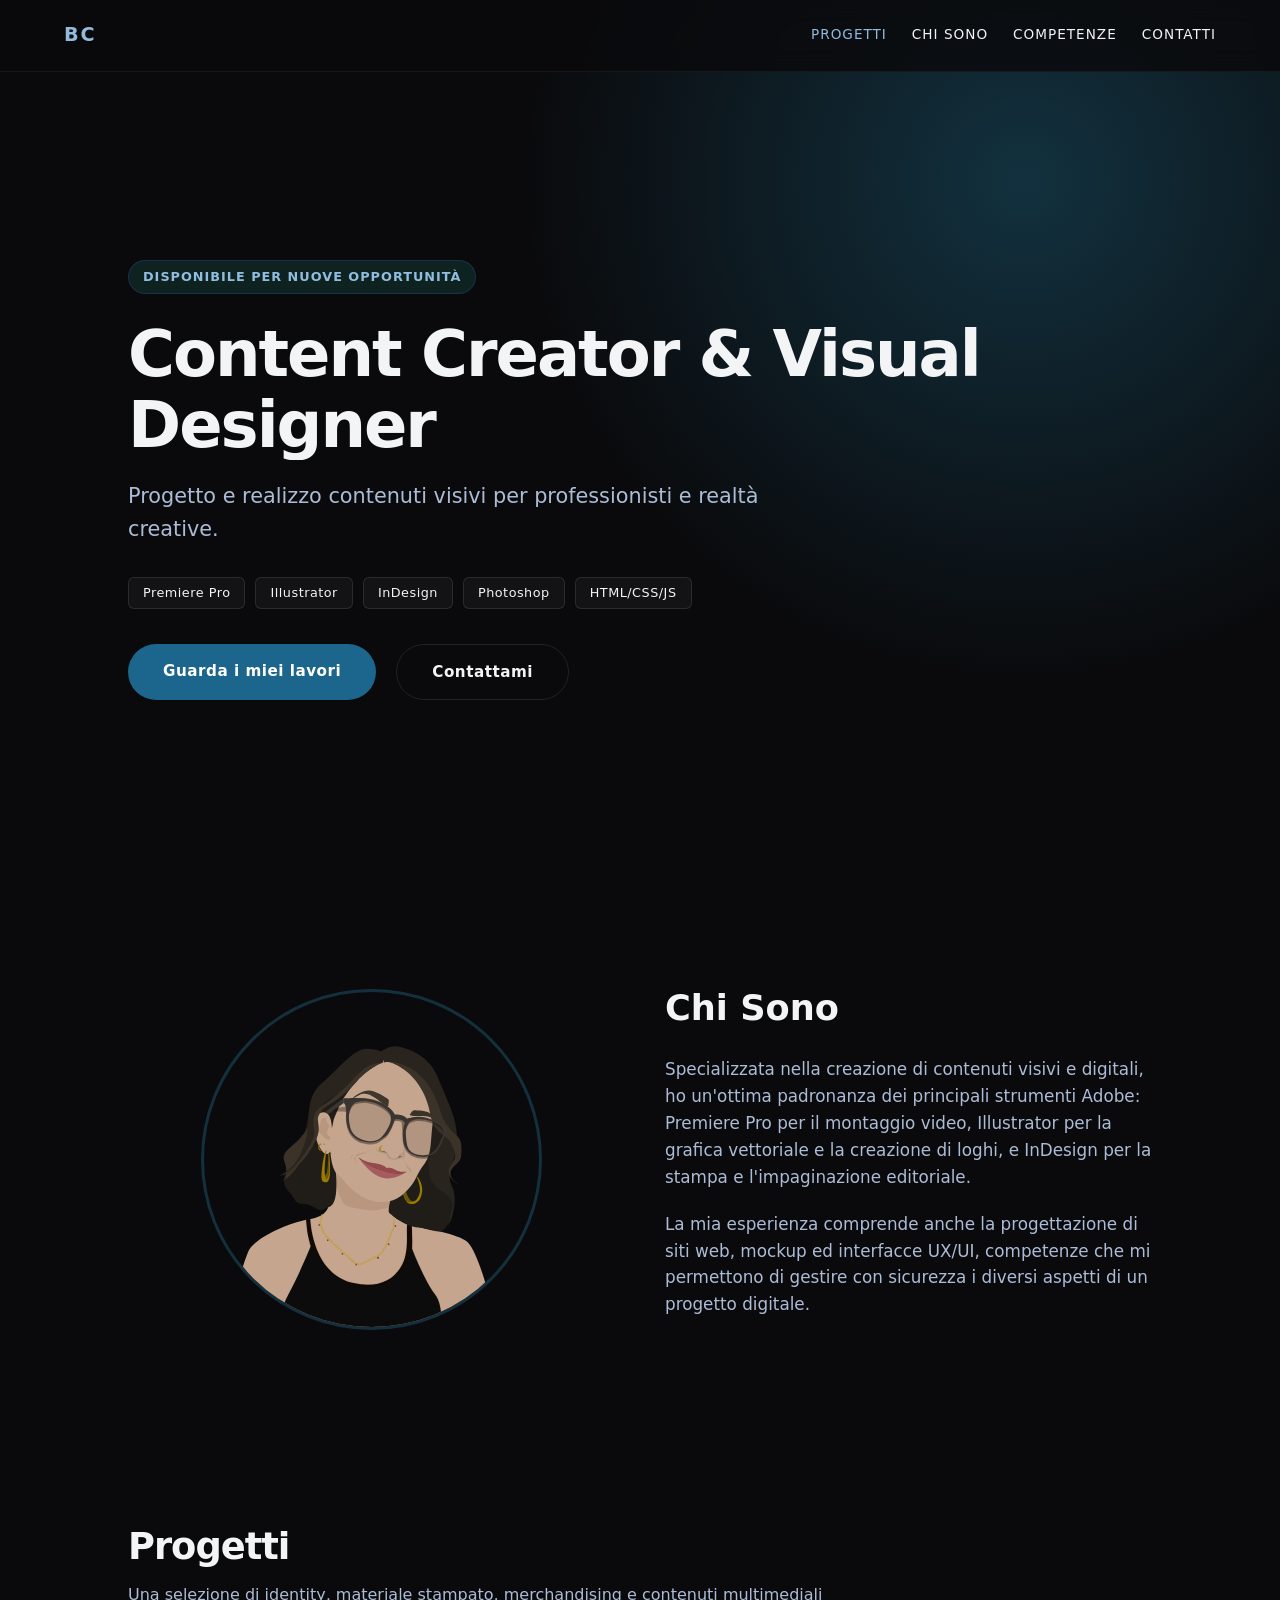
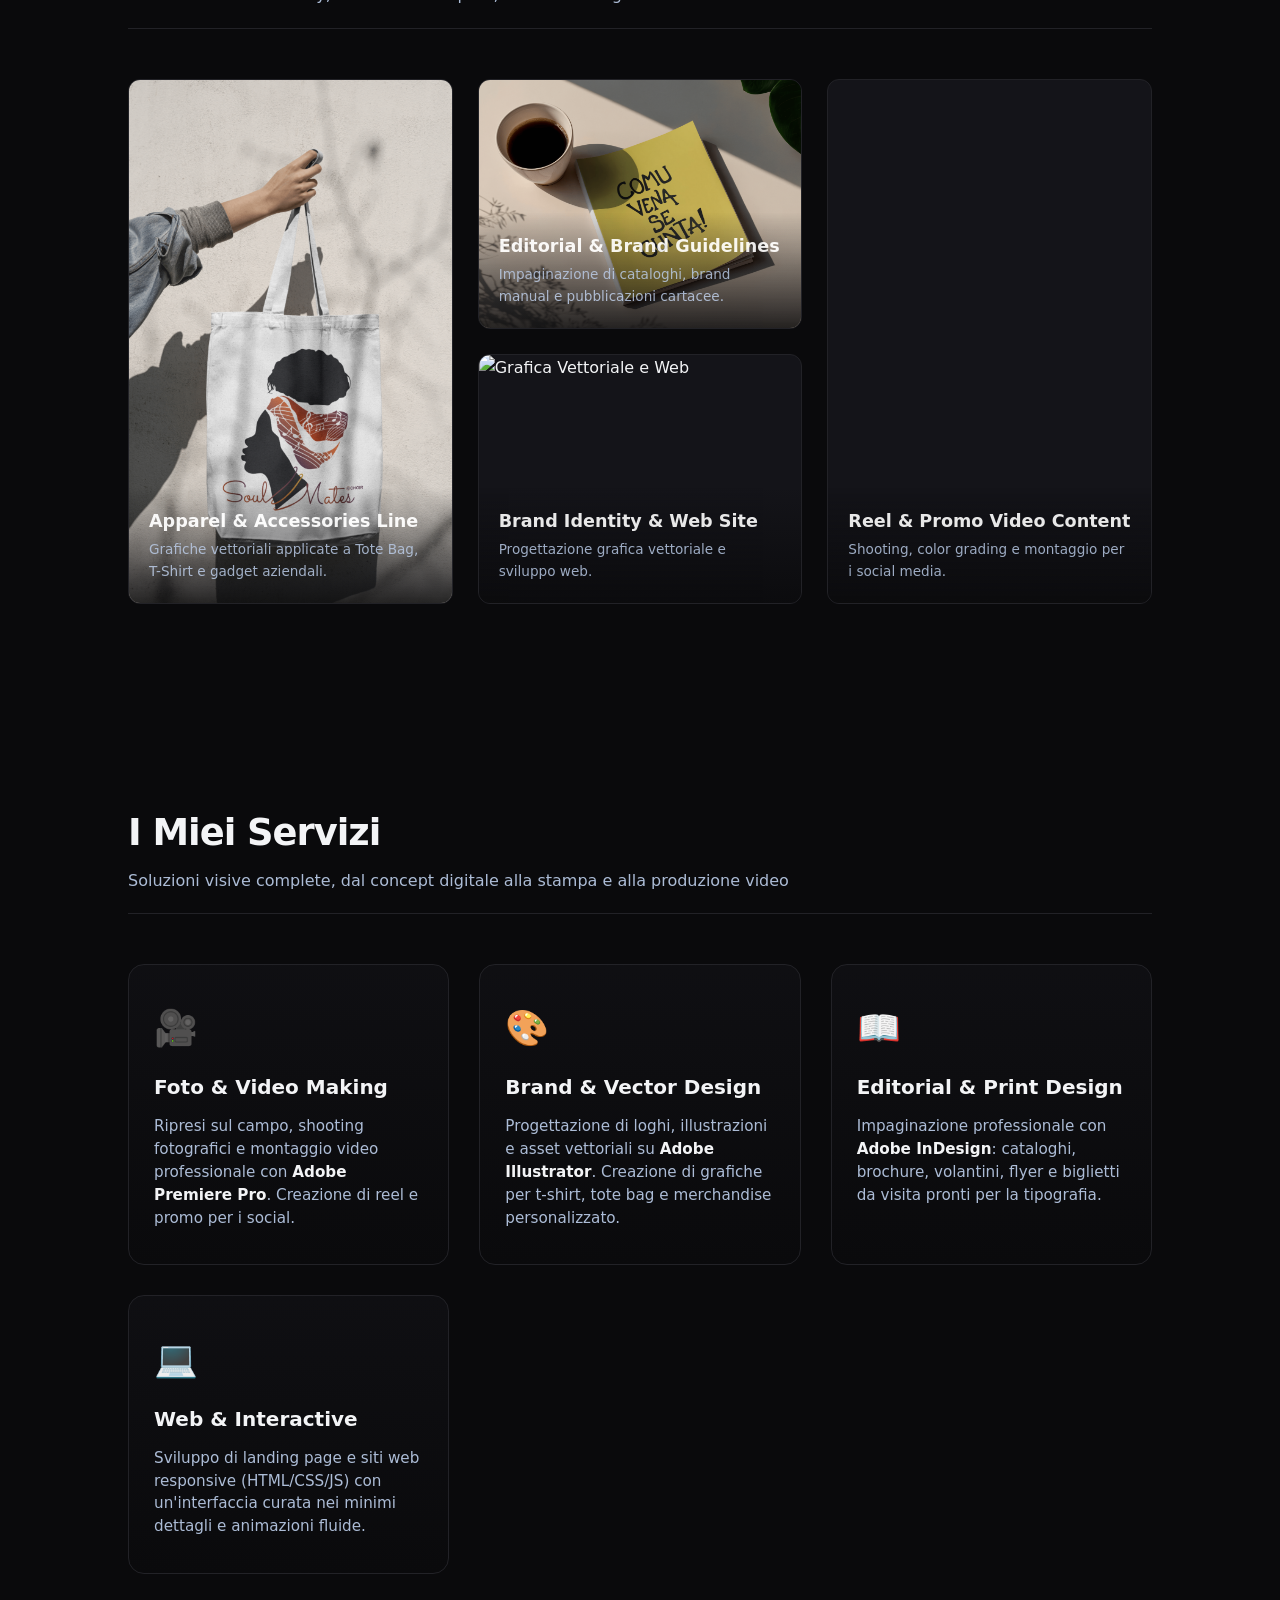
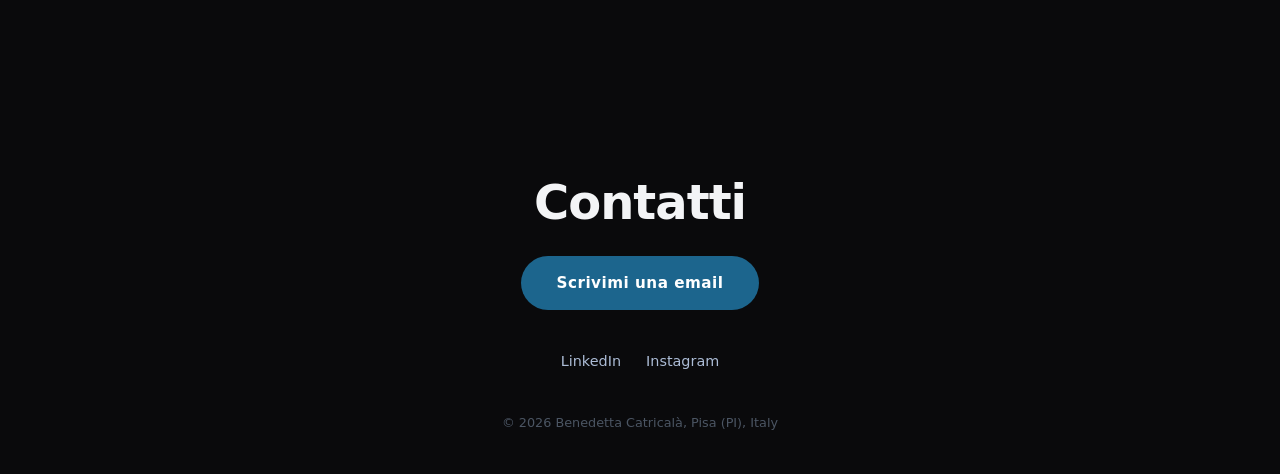
==== index.html @ 5b9a80e6 "Rename portfolio.html to index.html" ====
<!DOCTYPE html>
<html lang="it">
<head>
    <meta charset="UTF-8">
    <meta name="viewport" content="width=device-width, initial-scale=1.0">
    <title>Visual Deisgn Portfolio</title>
    <link rel="icon" href="immagini/icon.svg">
    <link rel="stylesheet" href="cssPortfolio.css">
</head>
<body>

    <header>
        <a href="#" class="logo">BC</a>
        <button class="menu-toggle" id="mobile-menu" aria-label="Apri Menu">
            <span class="bar"></span>
            <span class="bar"></span>
            <span class="bar"></span>
        </button>
        <nav  id="nav-menu">
            <a href="#progetti" class="active">Progetti</a>
            <a href="#about">Chi sono</a>
            <a href="#competenze">Competenze</a>
            <a href="#contatti">Contatti</a>
        </nav>
    </header>

    <main>
        <section class="hero">
            <div class="hero-badge">Disponibile per nuove opportunità</div>
            <h1>
               <span>Content Creator & Visual Designer</span>
            </h1>
            <p class="hero-desc">
                Progetto e realizzo contenuti visivi per professionisti e realtà creative.

            </p>
                            
            <!-- TOOLSET BADGES -->
            <div class="software-pills">
                <span>Premiere Pro</span>
                <span>Illustrator</span>
                <span>InDesign</span>
                <span>Photoshop</span>
                <span>HTML/CSS/JS</span>
            </div>

            <div class="cta-group">
                <a href="#progetti" class="btn btn-primary">Guarda i miei lavori</a>
                <a href="#contatti" class="btn btn-secondary">Contattami</a>
            </div>
        </section>

        <section class="about" id="about">
            <div class="about-container">
                <div class="about-image">
                    <img src="immagini/icon.svg" alt="Brand Identity e Editorial Showcase">
                </div>
                <div class="about-text">
                    <h2>Chi Sono</h2>
                    <p>
                    Specializzata nella creazione di contenuti visivi e digitali, ho un'ottima padronanza dei principali strumenti Adobe: Premiere Pro per il montaggio video, Illustrator per la grafica vettoriale e la creazione di loghi, e InDesign per la stampa e l'impaginazione editoriale.
                    </p>
                   <p> La mia esperienza comprende anche la progettazione di siti web, mockup ed interfacce UX/UI, competenze che mi permettono di gestire con sicurezza i diversi aspetti di un progetto digitale.                   </p>
                 
                </div>
            </div>
        </section>

        <section class="projects-section" id="progetti">
            <div class="section-header">
                <div class="section-title">
                    <h2>Progetti</h2>
                    <p>Una selezione di identity, materiale stampato, merchandising e contenuti multimediali</p>
                </div>
            </div>

            <div class="editorial-grid">
                
                <!-- ITEM 1: MERCHANDISING -->
                <div class="grid-item tall" data-modal="modal-merch">
                    <img src="immagini/bag.png" alt="Merchandising Tote Bag">
                    <div class="item-overlay">

                        <h3>Apparel & Accessories Line</h3>
                        <p>Grafiche vettoriali applicate a Tote Bag, T-Shirt e gadget aziendali.</p>
                    </div>
                </div>
                
                <!-- ITEM 2: EDITORIAL -->
                <div class="grid-item" data-modal="modal-editorial">
                    <img src="immagini/book1.png" alt="Impaginazione Editoriale InDesign">
                    <div class="item-overlay">
                    
                        <h3>Editorial & Brand Guidelines</h3>
                        <p>Impaginazione di cataloghi, brand manual e pubblicazioni cartacee.</p>
                    </div>
                </div>

                <!-- ITEM 3: VIDEO -->
                <div class="grid-item tall" data-modal="modal-video">
                    <video autoplay loop muted playsinline class="grid-video">
                        <source src="video/video1.mp4" type="video/mp4">
                        Il tuo browser non supporta i video HTML5.
                    </video>
                    <div class="item-overlay">
                    <!-- <div class="overlay-tags">
                            <span class="badge-tag">Premiere Pro</span>
                            <span class="badge-tag">Foto & Video</span>
                        </div>-->
                        <h3>Reel & Promo Video Content</h3>
                        <p>Shooting, color grading e montaggio per i social media.</p>
                    </div>
                </div>

                <!-- ITEM 4: BRAND IDENTITY & WEB -->
                <div class="grid-item" data-modal="modal-brand">
                    <img src="immagini/revelation.png" alt="Grafica Vettoriale e Web">
                    <div class="item-overlay">
                    
                        <h3>Brand Identity & Web Site</h3>
                        <p>Progettazione grafica vettoriale e sviluppo web.</p>
                    </div>
                </div>

            </div>

            <div id="project-modal" class="modal-overlay">
                <div class="modal-content">
                    <button class="modal-close" id="modal-close">&times;</button>
                    
                    <div class="modal-body">
                        <div class="carousel-container">
                            <div class="carousel-track" id="carousel-track">
                            </div>
                            <button class="carousel-btn prev" id="carousel-prev">&#10094;</button>
                            <button class="carousel-btn next" id="carousel-next">&#10095;</button>
                        </div>
                        
                        <div class="modal-info">
                            <h3 id="modal-title">Titolo Progetto</h3>
                            <p id="modal-description">Descrizione approfondita del progetto.</p>
                        </div>
                    </div>
                </div>
            </div>
        </section>

        <section class="skills-section" id="competenze">
            <div class="section-header">
                <div class="section-title">
                    <h2>I Miei Servizi</h2>
                    <p>Soluzioni visive complete, dal concept digitale alla stampa e alla produzione video</p>
                </div>
            </div>

            <div class="skills-grid" id="competenze">
                <div class="skill-box">
                    <span class="skill-icon">🎥</span>
                    <h3>Foto & Video Making</h3>
                    <p>Ripresi sul campo, shooting fotografici e montaggio video professionale con <strong>Adobe Premiere Pro</strong>. Creazione di reel e promo per i social.</p>
                </div>

                <div class="skill-box">
                    <span class="skill-icon">🎨</span>
                    <h3>Brand & Vector Design</h3>
                    <p>Progettazione di loghi, illustrazioni e asset vettoriali su <strong>Adobe Illustrator</strong>. Creazione di grafiche per t-shirt, tote bag e merchandise personalizzato.</p>
                </div>

                <div class="skill-box">
                    <span class="skill-icon">📖</span>
                    <h3>Editorial & Print Design</h3>
                    <p>Impaginazione professionale con <strong>Adobe InDesign</strong>: cataloghi, brochure, volantini, flyer e biglietti da visita pronti per la tipografia.</p>
                </div>

                <div class="skill-box">
                    <span class="skill-icon">💻</span>
                    <h3>Web & Interactive</h3>
                    <p>Sviluppo di landing page e siti web responsive (HTML/CSS/JS) con un'interfaccia curata nei minimi dettagli e animazioni fluide.</p>
                </div>
            </div>
        </section>
    </main>

    <!-- FOOTER / CONTACT -->
  <footer id="contatti">
        <div class="footer-cta">
            <h2>Contatti</h2>
            
             <a href="mailto:benedetta.catricala@gmail.com" class="btn btn-primary email-link">
                Scrivimi una email
             </a>
        </div>

        <div class="social-links">
            <a href="https://www.linkedin.com/in/benedetta-catrical%C3%A0-259468227/" target="_blank">LinkedIn</a>
            <a href="https://www.instagram.com/iamblessed_art/" target="_blank">Instagram</a>
        </div>

        <p class="copyright">&copy; 2026 Benedetta Catricalà, Pisa (PI), Italy</p>
    </footer>

    <script src="script.js"></script>
</body>
</html>
---- cssPortfolio.css ----
/* RESET & BASE STYLES */
*, *::before, *::after {
    box-sizing: border-box;
    margin: 0;
    padding: 0;
}

:root {
    --bg-color: #0a0a0c;
    --text-color: #f3f4f6;
    --accent-color: #1c658d;
    --accent-color-light: #a4d3fae0;
    --accent-gradient: linear-gradient(135deg, #07aacf 0%, #de8e1582 100%);
    --secondary-color: #acbcd6;
    --card-bg: #141419;
    --border-color: #222227;
    --font-sans: 'Inter', system-ui, -apple-system, BlinkMacSystemFont, "Segoe UI", Roboto, sans-serif;
}

body {
    background-color: var(--bg-color);
    color: var(--text-color);
    font-family: var(--font-sans);
    overflow-x: hidden;
    line-height: 1.6;
}


/* CUSTOM SCROLLBAR */
::-webkit-scrollbar {
    width: 8px;
}
::-webkit-scrollbar-track {
    background: var(--bg-color);
}
::-webkit-scrollbar-thumb {
    background: #2a2a35;
    border-radius: 4px;
}
::-webkit-scrollbar-thumb:hover {
    background: var(--accent-color);
}

/* HEADER & NAVIGATION */
header {
    position: fixed;
    top: 0;
    left: 0;
    width: 100%;
    padding: 20px 5%;
    display: flex;
    justify-content: space-between;
    align-items: center;
    z-index: 100;
    background: rgba(10, 10, 12, 0.85);
    backdrop-filter: blur(12px);
    -webkit-backdrop-filter: blur(12px);
    border-bottom: 1px solid rgba(255, 255, 255, 0.05);
}

.logo {
    font-size: 1.2rem;
    font-weight: 800;
    letter-spacing: 2px;
    text-transform: uppercase;
    background: var(--accent-color-light);
    -webkit-background-clip: text;
    -webkit-text-fill-color: transparent;
    text-decoration: none;
}

nav {
    display: flex;
    gap: 25px;
}

nav a {
    color: var(--text-color);
    text-decoration: none;
    font-size: 0.85rem;
    font-weight: 500;
    transition: color 0.3s ease;
    letter-spacing: 1px;
    text-transform: uppercase;
}

nav a:hover, nav a.active {
    color: var(--accent-color-light);
}

/* HAMBURGER BUTTON (Invisibile su Desktop) */
.menu-toggle {
    display: none;
    flex-direction: column;
    justify-content: space-between;
    width: 20px;
    height: 18px;
    background: transparent;
    border: none;
    cursor: pointer;
    z-index: 101;
    color: var(--accent-color-light);
}

.menu-toggle .bar {
    height: 3px;
    width: 100%;
    background-color: var(--accent-color-light);
    border-radius: 10px;
    transition: all 0.3s ease-in-out;
}

/* ANIMAZIONE ICONA HAMBURGER -> X */
.menu-toggle.is-active .bar:nth-child(2) {
    opacity: 0;
}
.menu-toggle.is-active .bar:nth-child(1) {
    transform: translateY(9px) rotate(45deg);
}
.menu-toggle.is-active .bar:nth-child(3) {
    transform: translateY(-9px) rotate(-45deg);
}

@media (max-width: 768px) {
    .menu-toggle {
        display: flex; 
    }

    nav {
        position: fixed;
        top: 0;
        right: -100%; /* Nascosto fuori dallo schermo a destra */
        width: 75%;
        max-width: 300px;
        height: 100vh;
        background-color: rgba(14, 14, 18, 0.98);
        backdrop-filter: blur(15px);
        -webkit-backdrop-filter: blur(15px);
        flex-direction: column;
        justify-content: center;
        align-items: center;
        gap: 30px;
        transition: right 0.4s cubic-bezier(0.16, 1, 0.3, 1);
        border-left: 1px solid var(--border-color);
        box-shadow: -10px 0 30px rgba(0,0,0,0.5);
    }

    /* Stato Menu Aperto */
    nav.is-active {
        right: 0; /* Scivola verso l'interno */
    }

    nav a {
        font-size: 1.1rem;
        margin-left: 0;
    }
}

/* HERO SECTION */
.hero {
    min-height: 100vh;
    display: flex;
    flex-direction: column;
    justify-content: center;
    padding: 120px 10% 60px 10%;
    position: relative;
    height: 100vh;
    background: radial-gradient(circle at 80% 20%, rgba(40, 156, 202, 0.268) 0%, transparent 40%)
}
              
.hero-badge {
    display: inline-block;
    align-self: flex-start;
    padding: 6px 14px;
    background: rgba(62, 255, 210, 0.1);
    border: 1px solid rgba(62, 104, 255, 0.2);
    border-radius: 20px;
    color: var(--accent-color-light);
    font-size: 0.8rem;
    font-weight: 600;
    letter-spacing: 1px;
    text-transform: uppercase;
    margin-bottom: 25px;
    animation: fadeIn 1s ease-out;
}

.hero h1 {
    font-size: clamp(2rem, 5vw, 4.5rem);
    line-height: 1.1;
    font-weight: 900;
    letter-spacing: -2px;
    margin-bottom: 20px;
    animation: fadeInUp 1s ease-out;
}

.hero h1 span {
    display: block;
    background: var(--text-color);
    -webkit-background-clip: text;
    -webkit-text-fill-color: transparent;
}

.hero-desc {
    font-size: clamp(1rem, 1.8vw, 1.3rem);
    color: var(--secondary-color);
    max-width: 650px;
    margin-bottom: 30px;
    animation: fadeInUp 1.2s ease-out;
}

/* SOFTWARE PILLS IN HERO */
.software-pills {
    display: flex;
    flex-wrap: wrap;
    gap: 10px;
    margin-bottom: 35px;
    animation: fadeInUp 1.3s ease-out;
}

.software-pills span {
    background: rgba(255, 255, 255, 0.04);
    border: 1px solid rgba(255, 255, 255, 0.1);
    color: var(--text-color);
    padding: 5px 14px;
    border-radius: 6px;
    font-size: 0.8rem;
    font-weight: 500;
    letter-spacing: 0.5px;
}

.cta-group {
    display: flex;
    flex-wrap: wrap;
    gap: 20px;
    animation: fadeInUp 1.4s ease-out;
}

.btn {
    display: inline-block;
    padding: 15px 35px;
    border-radius: 30px;
    font-size: 0.95rem;
    font-weight: 600;
    text-decoration: none;
    transition: all 0.3s ease;
    cursor: pointer;
    letter-spacing: 0.5px;
    text-align: center;
}

.btn-primary {
    background: var(--accent-color);
    color: white;
}

.btn-primary:hover {
    transform: translateY(-3px);
}

.btn-secondary {
    background: transparent;
    color: var(--text-color);
    border: 1px solid var(--border-color);
}

.btn-secondary:hover {
    background: rgba(255, 255, 255, 0.05);
    border-color: var(--secondary-color);
    transform: translateY(-3px);
}

/* ABOUT SECTION */
.about {
    padding: 80px 10%;
  
}

.about-container {
    display: grid;
    grid-template-columns: 1fr 1fr;
    gap: 50px;
    align-items: center;
    
}

.about-image img {
    width: 70%;
    border-radius: 50%;
    margin:auto;
    display: block;
    border:3px solid rgba(62, 197, 255, 0.2);
}

.about-text h2 {
    font-size: 2.2rem;
    margin-bottom: 20px;
    font-weight: 800;
}

.about-text p {
    color: var(--secondary-color);
    margin-bottom: 20px;
    font-size: 1.05rem;
}

.about-text strong {
    color: var(--text-color);
}

/* PORTFOLIO SHOWCASE SECTION */
.projects-section {
    padding: 100px 10%;
 }

.section-header {
    margin-bottom: 50px;
    border-bottom: 1px solid var(--border-color);
    padding-bottom: 20px;
}

.section-title h2 {
    font-size: 2.3rem;
    font-weight: 800;
    letter-spacing: -1px;
}

.section-title p {
    color: var(--secondary-color);
    margin-top: 5px;
}

/* GRIGLIA EDITORIALE & OVERLAY */
.editorial-grid {
    display: grid;
    grid-template-columns: repeat(auto-fill, minmax(300px, 1fr));
    grid-auto-rows: 250px;
    gap: 25px;
}

.grid-item {
    position: relative;
    border-radius: 12px;
    overflow: hidden;
    background: var(--card-bg);
    border: 1px solid var(--border-color);
    cursor: pointer;
    transition: transform 0.4s cubic-bezier(0.16, 1, 0.3, 1), border-color 0.3s ease;
}

.grid-item img {
    width: 100%;
    height: 100%;
    object-fit: cover;
    transition: transform 0.6s ease;
}

.modal-overlay {
    position: fixed;
    top: 0;
    left: 0;
    width: 100vw;
    height: 100vh;
    background: rgba(10, 10, 12, 0.92);
    backdrop-filter: blur(15px);
    -webkit-backdrop-filter: blur(15px);
    z-index: 1000;
    display: flex;
    justify-content: center;
    align-items: center;
    opacity: 0;
    pointer-events: none;
    transition: opacity 0.3s ease;
}

.modal-overlay.active {
    opacity: 1;
    pointer-events: all;
}

.modal-content {
    background: #141419;
    border: 1px solid rgba(255, 255, 255, 0.1);
    border-radius: 12px;
    width: 90%;
    max-width: 900px;
    max-height: 90vh;
    overflow-y: auto;
    position: relative;
    padding: 30px;
    box-shadow: 0 20px 50px rgba(0, 0, 0, 0.8);
}

.modal-close {
    position: absolute;
    top: 15px;
    right: 20px;
    background: none;
    border: none;
    color: #fff;
    font-size: 2rem;
    cursor: pointer;
    z-index: 10;
}

/* CAROSELLO */
.carousel-container {
    position: relative;
    width: 100%;
    height: 400px;
    overflow: hidden;
    border-radius: 8px;
    background: #000;
}

.carousel-track {
    display: flex;
    height: 100%;
    transition: transform 0.4s ease-in-out;
}

.carousel-slide {
    min-width: 100%;
    height: 100%;
    object-fit: contain;
}

.carousel-btn {
    position: absolute;
    top: 50%;
    transform: translateY(-50%);
    background: rgba(0, 0, 0, 0.6);
    color: #fff;
    border: none;
    padding: 12px 16px;
    cursor: pointer;
    border-radius: 50%;
    font-size: 1.2rem;
    z-index: 5;
    transition: background 0.3s;
}

.carousel-btn:hover {
    background: var(--primary-color, #ff3e6c);
}

.carousel-btn.prev { left: 15px; }
.carousel-btn.next { right: 15px; }

.modal-info {
    margin-top: 20px;
}

.modal-info h3 {
    font-size: 1.5rem;
    color: #fff;
    margin-bottom: 8px;
}

.modal-info p {
    color: #9ca3af;
    font-size: 0.95rem;
    line-height: 1.6;
}

.item-overlay {
    position: absolute;
    bottom: 0;
    left: 0;
    width: 100%;
    padding: 20px;
    background: linear-gradient(to top, rgba(10, 10, 12, 0.95), transparent);
    opacity: 0.9;
    transition: opacity 0.3s ease;
}

.item-overlay span {
    color: var(--text-color);
    font-size: 0.85rem;
    font-weight: 600;
    letter-spacing: 0.5px;
}

.grid-item:hover {
    transform: translateY(-5px);
    border-color: var(--accent-color);
    box-shadow: 0 10px 30px rgba(255, 62, 108, 0.15);
}

.grid-item:hover img {
    transform: scale(1.05);
}

/* Modificatori Griglia */
.tall { grid-row: span 2; }
.wide { grid-column: span 2; }

/* SERVICES & SKILLS SECTION */
.skills-section {
    padding: 100px 10%;
    background: var(--bg-color);
}

.skills-grid {
    display: grid;
    grid-template-columns: repeat(auto-fit, minmax(260px, 1fr));
    gap: 30px;
}

.skill-box {
    border: 1px solid var(--border-color);
    padding: 35px 25px;
    border-radius: 16px;
    transition: all 0.3s ease;
    background: linear-gradient(180deg, rgba(20,20,25,0.5) 0%, rgba(10,10,12,0.5) 100%);
}

.skill-box:hover {
    border-color: rgba(255, 62, 108, 0.4);
    background: rgba(20, 20, 25, 0.9);
    transform: translateY(-5px);
}

.skill-icon {
    font-size: 2.2rem;
    margin-bottom: 15px;
    display: block;
}

.skill-box h3 {
    font-size: 1.25rem;
    margin-bottom: 12px;
    font-weight: 700;
}

.skill-box p {
    color: var(--secondary-color);
    font-size: 0.95rem;
    line-height: 1.5;
}

.skill-box strong {
    color: var(--text-color);
}

/* FOOTER / CALL TO ACTION */
footer {
    padding: 90px 5% 40px 5%;
    text-align: center;
    
}

.footer-cta h2 {
    font-size: clamp(1.8rem, 4vw, 3rem);
    font-weight: 900;
    margin-bottom: 15px;
    letter-spacing: -1px;
}

.footer-cta p {
    color: var(--secondary-color);
    max-width: 550px;
    margin: 0 auto 35px auto;
}

.social-links {
    display: flex;
    justify-content: center;
    flex-wrap: wrap;
    gap: 25px;
    margin: 40px 0;
}

.social-links a {
    color: var(--secondary-color);
    text-decoration: none;
    font-size: 0.9rem;
    transition: color 0.3s ease;
}

.social-links a:hover {
    color: var(--accent-color);
}

.copyright {
    font-size: 0.8rem;
    color: #4b5563;
}

/* ANIMATIONS */
@keyframes fadeIn {
    from { opacity: 0; }
    to { opacity: 1; }
}

@keyframes fadeInUp {
    from {
        opacity: 0;
        transform: translateY(25px);
    }
    to {
        opacity: 1;
        transform: translateY(0);
    }
}

/* RESPONSIVE DESIGN (MEDIA QUERIES) */
@media (max-width: 992px) {
    .about-container {
        grid-template-columns: 1fr;
        gap: 30px;
    }
    .wide {
        grid-column: span 1;
    }
}

@media (max-width: 768px) {
    header {
        padding: 15px 5%;
    }
    
    nav {
        gap: 15px;
    }

    nav a {
        font-size: 0.75rem;
    }

    .hero {
        padding-top: 100px;
    }

    .editorial-grid {
        grid-template-columns: 1fr;
        grid-auto-rows: 240px;
    }

    .tall {
        grid-row: span 1;
    }

    .cta-group {
        flex-direction: column;
        width: 100%;
    }

    .btn {
        width: 100%;
    }
}



/* BADGES E TAG OVERLAY PER I PROGETTI */
.overlay-tags {
    display: flex;
    gap: 8px;
    margin-bottom: 8px;
}

.badge-tag {
    background: rgba(62, 197, 255, 0.2);
    border: 1px solid rgba(62, 113, 255, 0.4);
    color: var(--text-color);
    font-size: 0.7rem;
    padding: 2px 8px;
    border-radius: 4px;
    text-transform: uppercase;
    letter-spacing: 0.5px;
}

.grid-video {
    width: 100%;
    height: 100%;
    object-fit: cover;
}

.item-overlay h3 {
    font-size: 1.1rem;
    font-weight: 700;
    margin-bottom: 4px;
    color: #fff;
}

.item-overlay p {
    font-size: 0.85rem;
    color: var(--secondary-color);
}
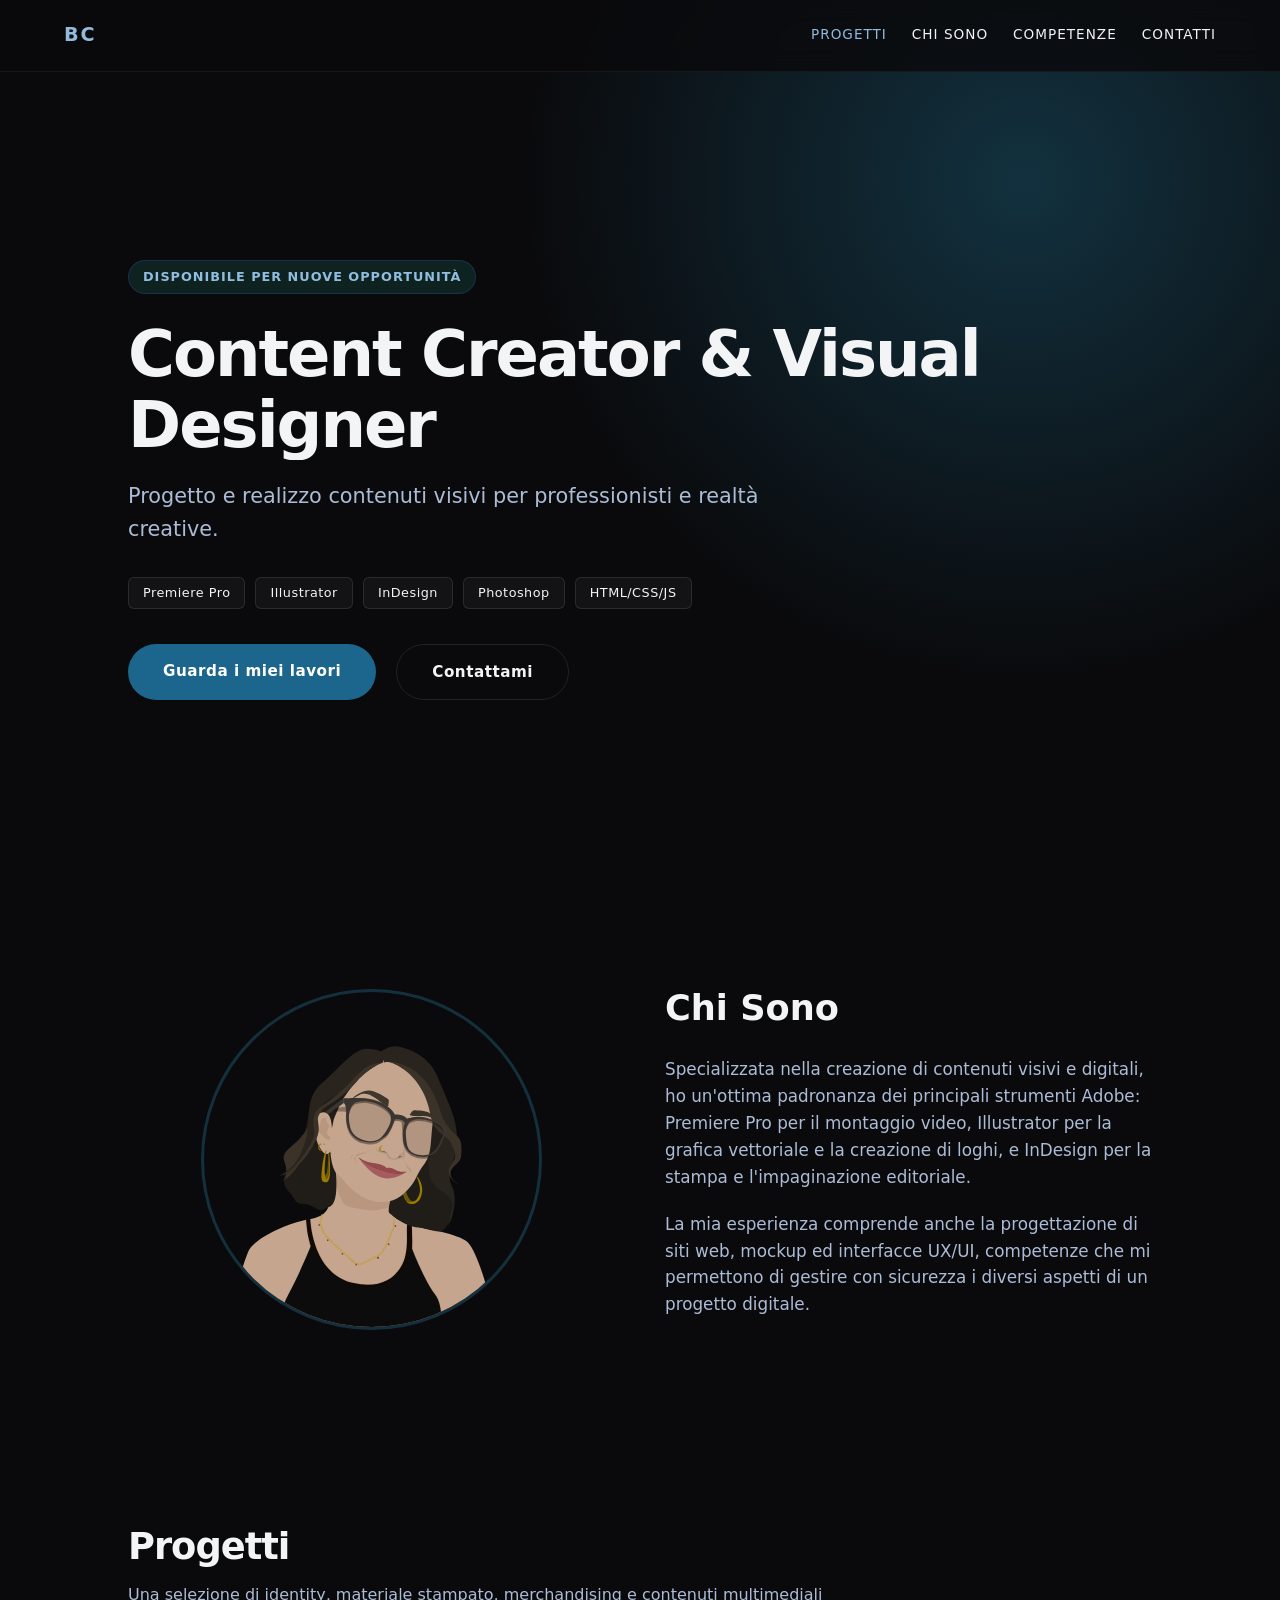
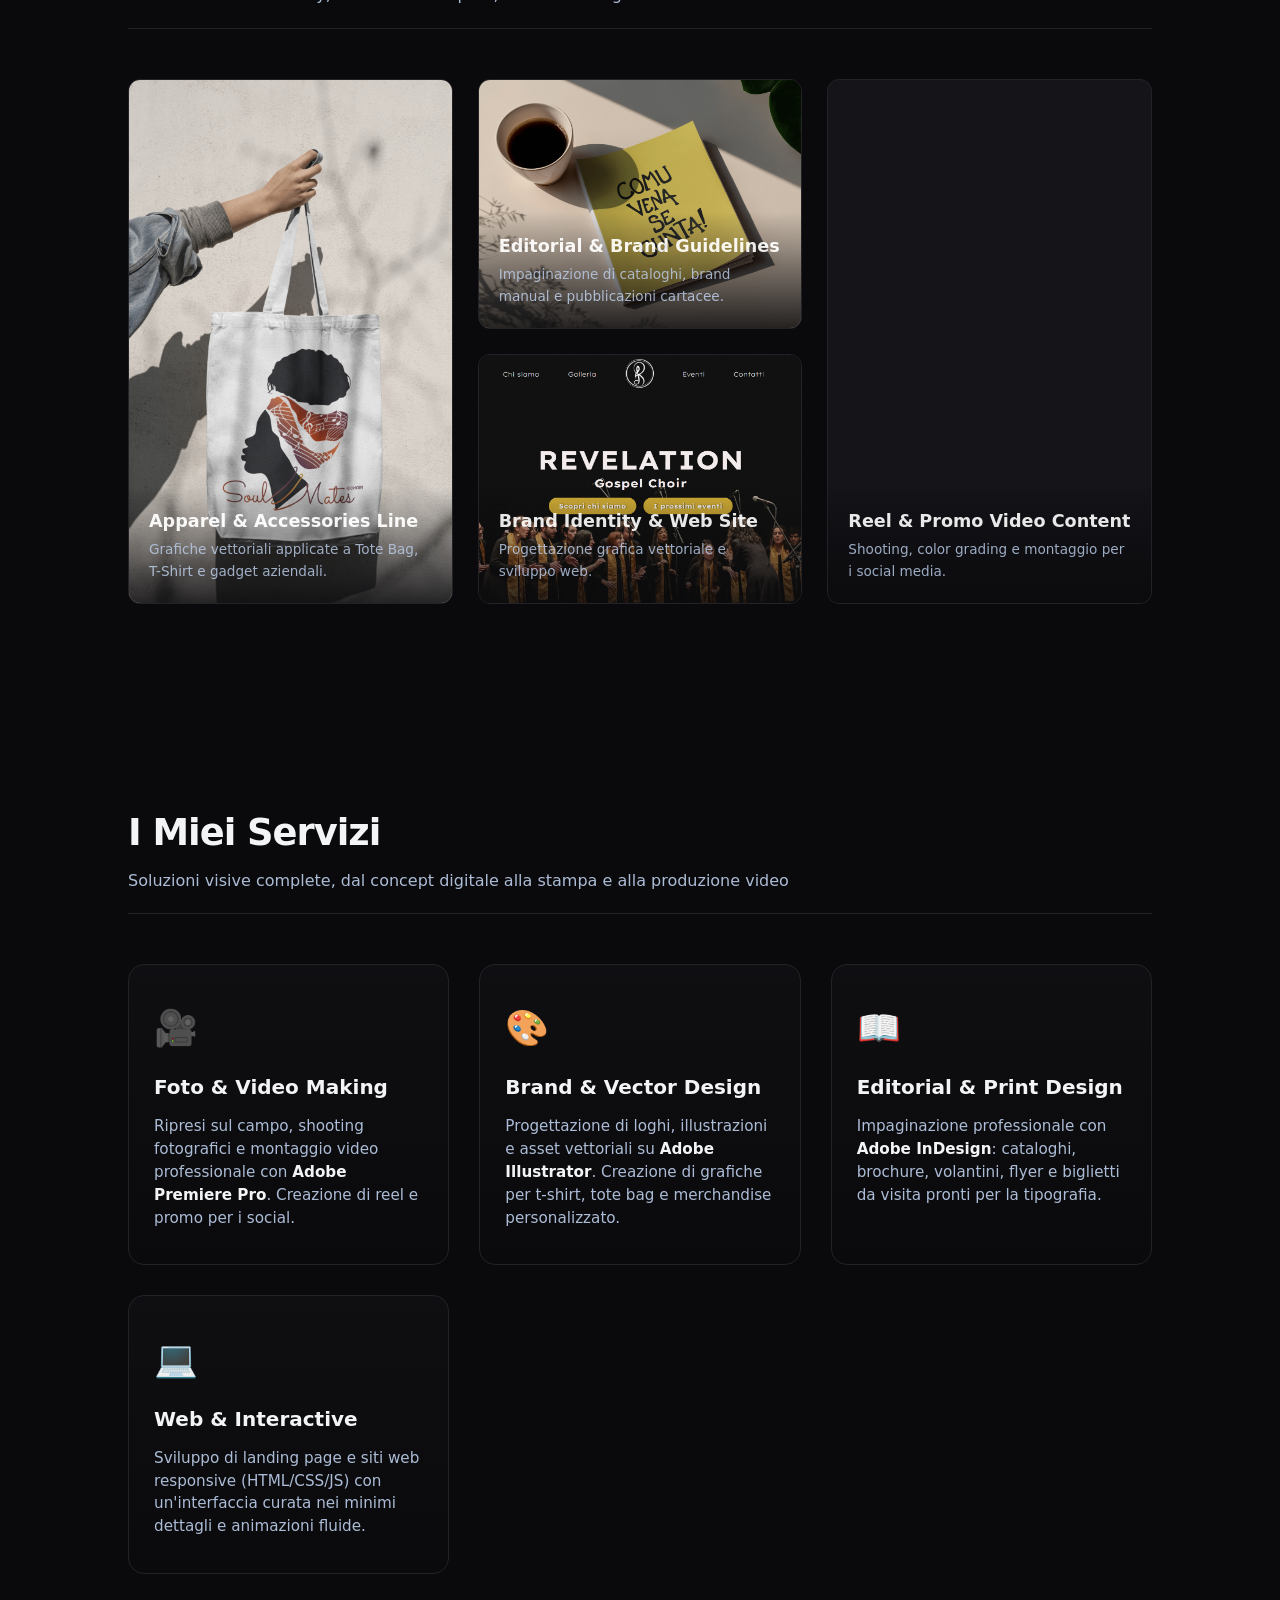
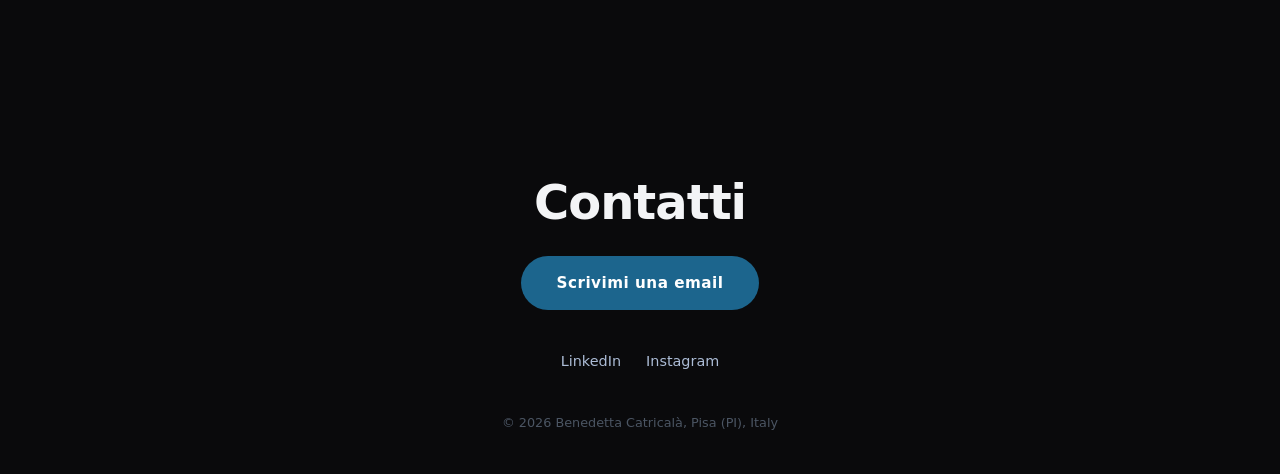
==== commit 3bc0184a: "Update index.html" ====
--- a/index.html
+++ b/index.html
@@ -114,7 +114,7 @@
 
                 <!-- ITEM 4: BRAND IDENTITY & WEB -->
                 <div class="grid-item" data-modal="modal-brand">
-                    <img src="immagini/revelation.png" alt="Grafica Vettoriale e Web">
+                    <img src="immagini/sito1.png" alt="Grafica Vettoriale e Web">
                     <div class="item-overlay">
                     
                         <h3>Brand Identity & Web Site</h3>
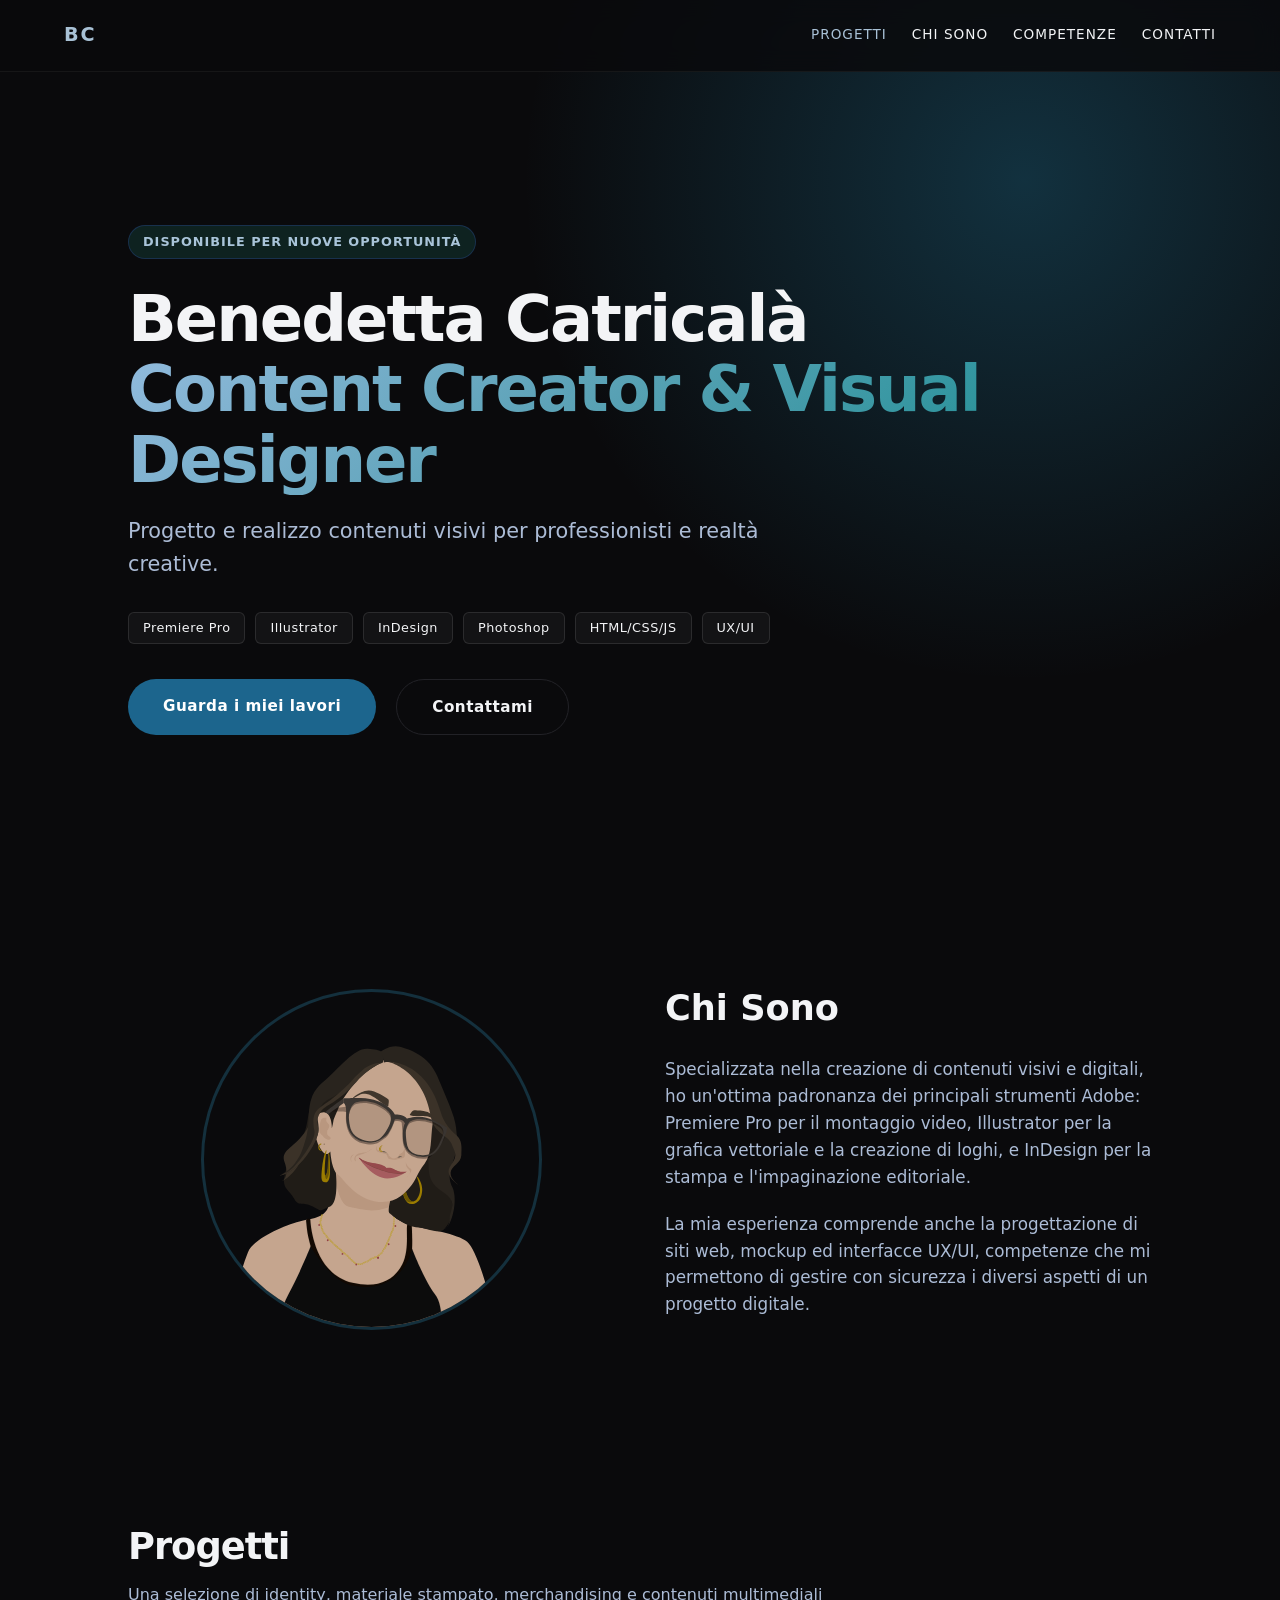
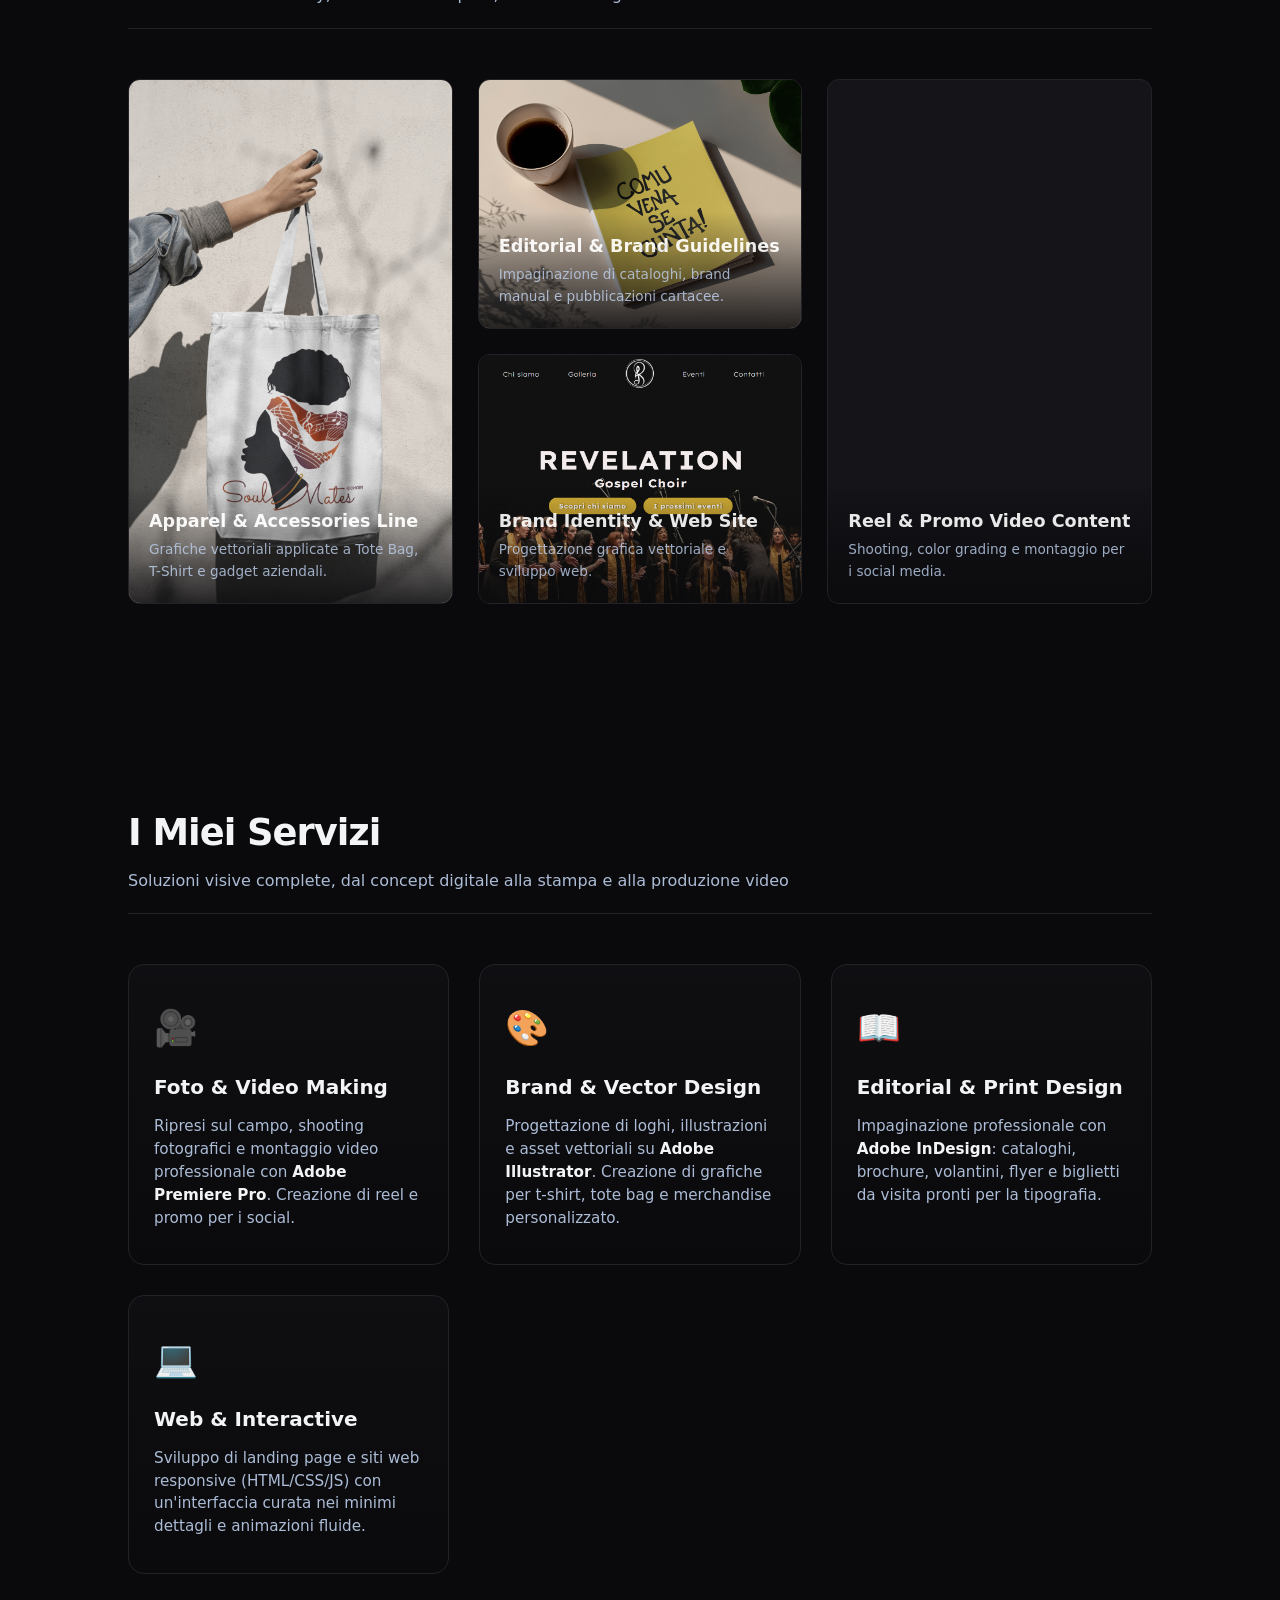
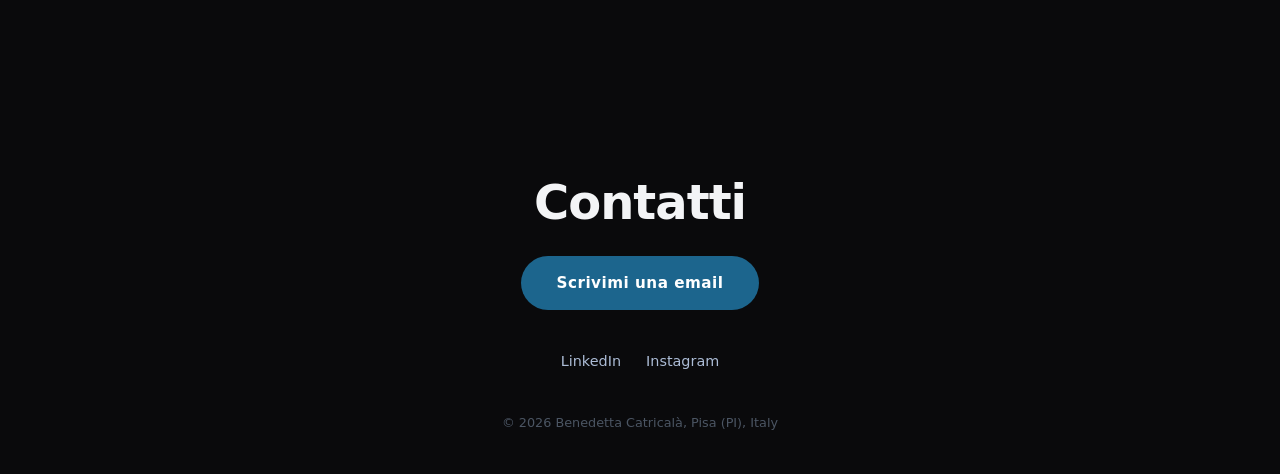
==== commit e79369be: "Add files via upload" ====
--- a/index.html
+++ b/index.html
@@ -1,204 +1,207 @@
-<!DOCTYPE html>
-<html lang="it">
-<head>
-    <meta charset="UTF-8">
-    <meta name="viewport" content="width=device-width, initial-scale=1.0">
-    <title>Visual Deisgn Portfolio</title>
-    <link rel="icon" href="immagini/icon.svg">
-    <link rel="stylesheet" href="cssPortfolio.css">
-</head>
-<body>
-
-    <header>
-        <a href="#" class="logo">BC</a>
-        <button class="menu-toggle" id="mobile-menu" aria-label="Apri Menu">
-            <span class="bar"></span>
-            <span class="bar"></span>
-            <span class="bar"></span>
-        </button>
-        <nav  id="nav-menu">
-            <a href="#progetti" class="active">Progetti</a>
-            <a href="#about">Chi sono</a>
-            <a href="#competenze">Competenze</a>
-            <a href="#contatti">Contatti</a>
-        </nav>
-    </header>
-
-    <main>
-        <section class="hero">
-            <div class="hero-badge">Disponibile per nuove opportunità</div>
-            <h1>
-               <span>Content Creator & Visual Designer</span>
-            </h1>
-            <p class="hero-desc">
-                Progetto e realizzo contenuti visivi per professionisti e realtà creative.
-
-            </p>
-                            
-            <!-- TOOLSET BADGES -->
-            <div class="software-pills">
-                <span>Premiere Pro</span>
-                <span>Illustrator</span>
-                <span>InDesign</span>
-                <span>Photoshop</span>
-                <span>HTML/CSS/JS</span>
-            </div>
-
-            <div class="cta-group">
-                <a href="#progetti" class="btn btn-primary">Guarda i miei lavori</a>
-                <a href="#contatti" class="btn btn-secondary">Contattami</a>
-            </div>
-        </section>
-
-        <section class="about" id="about">
-            <div class="about-container">
-                <div class="about-image">
-                    <img src="immagini/icon.svg" alt="Brand Identity e Editorial Showcase">
-                </div>
-                <div class="about-text">
-                    <h2>Chi Sono</h2>
-                    <p>
-                    Specializzata nella creazione di contenuti visivi e digitali, ho un'ottima padronanza dei principali strumenti Adobe: Premiere Pro per il montaggio video, Illustrator per la grafica vettoriale e la creazione di loghi, e InDesign per la stampa e l'impaginazione editoriale.
-                    </p>
-                   <p> La mia esperienza comprende anche la progettazione di siti web, mockup ed interfacce UX/UI, competenze che mi permettono di gestire con sicurezza i diversi aspetti di un progetto digitale.                   </p>
-                 
-                </div>
-            </div>
-        </section>
-
-        <section class="projects-section" id="progetti">
-            <div class="section-header">
-                <div class="section-title">
-                    <h2>Progetti</h2>
-                    <p>Una selezione di identity, materiale stampato, merchandising e contenuti multimediali</p>
-                </div>
-            </div>
-
-            <div class="editorial-grid">
-                
-                <!-- ITEM 1: MERCHANDISING -->
-                <div class="grid-item tall" data-modal="modal-merch">
-                    <img src="immagini/bag.png" alt="Merchandising Tote Bag">
-                    <div class="item-overlay">
-
-                        <h3>Apparel & Accessories Line</h3>
-                        <p>Grafiche vettoriali applicate a Tote Bag, T-Shirt e gadget aziendali.</p>
-                    </div>
-                </div>
-                
-                <!-- ITEM 2: EDITORIAL -->
-                <div class="grid-item" data-modal="modal-editorial">
-                    <img src="immagini/book1.png" alt="Impaginazione Editoriale InDesign">
-                    <div class="item-overlay">
-                    
-                        <h3>Editorial & Brand Guidelines</h3>
-                        <p>Impaginazione di cataloghi, brand manual e pubblicazioni cartacee.</p>
-                    </div>
-                </div>
-
-                <!-- ITEM 3: VIDEO -->
-                <div class="grid-item tall" data-modal="modal-video">
-                    <video autoplay loop muted playsinline class="grid-video">
-                        <source src="video/video1.mp4" type="video/mp4">
-                        Il tuo browser non supporta i video HTML5.
-                    </video>
-                    <div class="item-overlay">
-                    <!-- <div class="overlay-tags">
-                            <span class="badge-tag">Premiere Pro</span>
-                            <span class="badge-tag">Foto & Video</span>
-                        </div>-->
-                        <h3>Reel & Promo Video Content</h3>
-                        <p>Shooting, color grading e montaggio per i social media.</p>
-                    </div>
-                </div>
-
-                <!-- ITEM 4: BRAND IDENTITY & WEB -->
-                <div class="grid-item" data-modal="modal-brand">
-                    <img src="immagini/sito1.png" alt="Grafica Vettoriale e Web">
-                    <div class="item-overlay">
-                    
-                        <h3>Brand Identity & Web Site</h3>
-                        <p>Progettazione grafica vettoriale e sviluppo web.</p>
-                    </div>
-                </div>
-
-            </div>
-
-            <div id="project-modal" class="modal-overlay">
-                <div class="modal-content">
-                    <button class="modal-close" id="modal-close">&times;</button>
-                    
-                    <div class="modal-body">
-                        <div class="carousel-container">
-                            <div class="carousel-track" id="carousel-track">
-                            </div>
-                            <button class="carousel-btn prev" id="carousel-prev">&#10094;</button>
-                            <button class="carousel-btn next" id="carousel-next">&#10095;</button>
-                        </div>
-                        
-                        <div class="modal-info">
-                            <h3 id="modal-title">Titolo Progetto</h3>
-                            <p id="modal-description">Descrizione approfondita del progetto.</p>
-                        </div>
-                    </div>
-                </div>
-            </div>
-        </section>
-
-        <section class="skills-section" id="competenze">
-            <div class="section-header">
-                <div class="section-title">
-                    <h2>I Miei Servizi</h2>
-                    <p>Soluzioni visive complete, dal concept digitale alla stampa e alla produzione video</p>
-                </div>
-            </div>
-
-            <div class="skills-grid" id="competenze">
-                <div class="skill-box">
-                    <span class="skill-icon">🎥</span>
-                    <h3>Foto & Video Making</h3>
-                    <p>Ripresi sul campo, shooting fotografici e montaggio video professionale con <strong>Adobe Premiere Pro</strong>. Creazione di reel e promo per i social.</p>
-                </div>
-
-                <div class="skill-box">
-                    <span class="skill-icon">🎨</span>
-                    <h3>Brand & Vector Design</h3>
-                    <p>Progettazione di loghi, illustrazioni e asset vettoriali su <strong>Adobe Illustrator</strong>. Creazione di grafiche per t-shirt, tote bag e merchandise personalizzato.</p>
-                </div>
-
-                <div class="skill-box">
-                    <span class="skill-icon">📖</span>
-                    <h3>Editorial & Print Design</h3>
-                    <p>Impaginazione professionale con <strong>Adobe InDesign</strong>: cataloghi, brochure, volantini, flyer e biglietti da visita pronti per la tipografia.</p>
-                </div>
-
-                <div class="skill-box">
-                    <span class="skill-icon">💻</span>
-                    <h3>Web & Interactive</h3>
-                    <p>Sviluppo di landing page e siti web responsive (HTML/CSS/JS) con un'interfaccia curata nei minimi dettagli e animazioni fluide.</p>
-                </div>
-            </div>
-        </section>
-    </main>
-
-    <!-- FOOTER / CONTACT -->
-  <footer id="contatti">
-        <div class="footer-cta">
-            <h2>Contatti</h2>
-            
-             <a href="mailto:benedetta.catricala@gmail.com" class="btn btn-primary email-link">
-                Scrivimi una email
-             </a>
-        </div>
-
-        <div class="social-links">
-            <a href="https://www.linkedin.com/in/benedetta-catrical%C3%A0-259468227/" target="_blank">LinkedIn</a>
-            <a href="https://www.instagram.com/iamblessed_art/" target="_blank">Instagram</a>
-        </div>
-
-        <p class="copyright">&copy; 2026 Benedetta Catricalà, Pisa (PI), Italy</p>
-    </footer>
-
-    <script src="script.js"></script>
-</body>
-</html>
+<!DOCTYPE html>
+<html lang="it">
+<head>
+    <meta charset="UTF-8">
+    <meta name="viewport" content="width=device-width, initial-scale=1.0">
+    <title>Visual Deisgn Portfolio</title>
+    <link rel="icon" href="immagini/icon.svg">
+    <link rel="stylesheet" href="cssPortfolio.css">
+</head>
+<body>
+
+    <header>
+        <a href="#" class="logo">BC</a>
+        <button class="menu-toggle" id="mobile-menu" aria-label="Apri Menu">
+            <span class="bar"></span>
+            <span class="bar"></span>
+            <span class="bar"></span>
+        </button>
+        <nav  id="nav-menu">
+            <a href="#progetti" class="active">Progetti</a>
+            <a href="#about">Chi sono</a>
+            <a href="#competenze">Competenze</a>
+            <a href="#contatti">Contatti</a>
+        </nav>
+    </header>
+
+    <main>
+        <section class="hero">
+            <div class="hero-badge">Disponibile per nuove opportunità</div>
+         
+            <h1>
+                <span>Benedetta Catricalà</span>
+               <div class="gradient">Content Creator & Visual Designer</div>
+            </h1>
+            <p class="hero-desc">
+                Progetto e realizzo contenuti visivi per professionisti e realtà creative.
+
+            </p>
+                            
+            <!-- TOOLSET BADGES -->
+            <div class="software-pills">
+                <span>Premiere Pro</span>
+                <span>Illustrator</span>
+                <span>InDesign</span>
+                <span>Photoshop</span>
+                <span>HTML/CSS/JS</span>
+                <span>UX/UI</span>
+            </div>
+
+            <div class="cta-group">
+                <a href="#progetti" class="btn btn-primary">Guarda i miei lavori</a>
+                <a href="#contatti" class="btn btn-secondary">Contattami</a>
+            </div>
+        </section>
+
+        <section class="about" id="about">
+            <div class="about-container">
+                <div class="about-image">
+                    <img src="immagini/icon.svg" alt="Brand Identity e Editorial Showcase">
+                </div>
+                <div class="about-text">
+                    <h2>Chi Sono</h2>
+                    <p>
+                    Specializzata nella creazione di contenuti visivi e digitali, ho un'ottima padronanza dei principali strumenti Adobe: Premiere Pro per il montaggio video, Illustrator per la grafica vettoriale e la creazione di loghi, e InDesign per la stampa e l'impaginazione editoriale.
+                    </p>
+                   <p> La mia esperienza comprende anche la progettazione di siti web, mockup ed interfacce UX/UI, competenze che mi permettono di gestire con sicurezza i diversi aspetti di un progetto digitale.                   </p>
+                 
+                </div>
+            </div>
+        </section>
+
+        <section class="projects-section" id="progetti">
+            <div class="section-header">
+                <div class="section-title">
+                    <h2>Progetti</h2>
+                    <p>Una selezione di identity, materiale stampato, merchandising e contenuti multimediali</p>
+                </div>
+            </div>
+
+            <div class="editorial-grid">
+                
+                <!-- ITEM 1: MERCHANDISING -->
+                <div class="grid-item tall" data-modal="modal-merch">
+                    <img src="immagini/bag.png" alt="Merchandising Tote Bag">
+                    <div class="item-overlay">
+
+                        <h3>Apparel & Accessories Line</h3>
+                        <p>Grafiche vettoriali applicate a Tote Bag, T-Shirt e gadget aziendali.</p>
+                    </div>
+                </div>
+                
+                <!-- ITEM 2: EDITORIAL -->
+                <div class="grid-item" data-modal="modal-editorial">
+                    <img src="immagini/book1.png" alt="Impaginazione Editoriale InDesign">
+                    <div class="item-overlay">
+                    
+                        <h3>Editorial & Brand Guidelines</h3>
+                        <p>Impaginazione di cataloghi, brand manual e pubblicazioni cartacee.</p>
+                    </div>
+                </div>
+
+                <!-- ITEM 3: VIDEO -->
+                <div class="grid-item tall" data-modal="modal-video">
+                    <video autoplay loop muted playsinline class="grid-video">
+                        <source src="video/video1.mp4" type="video/mp4">
+                        Il tuo browser non supporta i video HTML5.
+                    </video>
+                    <div class="item-overlay">
+                    <!-- <div class="overlay-tags">
+                            <span class="badge-tag">Premiere Pro</span>
+                            <span class="badge-tag">Foto & Video</span>
+                        </div>-->
+                        <h3>Reel & Promo Video Content</h3>
+                        <p>Shooting, color grading e montaggio per i social media.</p>
+                    </div>
+                </div>
+
+                <!-- ITEM 4: BRAND IDENTITY & WEB -->
+                <div class="grid-item" data-modal="modal-brand">
+                    <img src="immagini/sito1.png" alt="Grafica Vettoriale e Web">
+                    <div class="item-overlay">
+                    
+                        <h3>Brand Identity & Web Site</h3>
+                        <p>Progettazione grafica vettoriale e sviluppo web.</p>
+                    </div>
+                </div>
+
+            </div>
+
+            <div id="project-modal" class="modal-overlay">
+                <div class="modal-content">
+                    <button class="modal-close" id="modal-close">&times;</button>
+                    
+                    <div class="modal-body">
+                        <div class="carousel-container">
+                            <div class="carousel-track" id="carousel-track">
+                            </div>
+                            <button class="carousel-btn prev" id="carousel-prev">&#10094;</button>
+                            <button class="carousel-btn next" id="carousel-next">&#10095;</button>
+                        </div>
+                        
+                        <div class="modal-info">
+                            <h3 id="modal-title">Titolo Progetto</h3>
+                            <p id="modal-description">Descrizione approfondita del progetto.</p>
+                        </div>
+                    </div>
+                </div>
+            </div>
+        </section>
+
+        <section class="skills-section" id="competenze">
+            <div class="section-header">
+                <div class="section-title">
+                    <h2>I Miei Servizi</h2>
+                    <p>Soluzioni visive complete, dal concept digitale alla stampa e alla produzione video</p>
+                </div>
+            </div>
+
+            <div class="skills-grid" id="competenze">
+                <div class="skill-box">
+                    <span class="skill-icon">🎥</span>
+                    <h3>Foto & Video Making</h3>
+                    <p>Ripresi sul campo, shooting fotografici e montaggio video professionale con <strong>Adobe Premiere Pro</strong>. Creazione di reel e promo per i social.</p>
+                </div>
+
+                <div class="skill-box">
+                    <span class="skill-icon">🎨</span>
+                    <h3>Brand & Vector Design</h3>
+                    <p>Progettazione di loghi, illustrazioni e asset vettoriali su <strong>Adobe Illustrator</strong>. Creazione di grafiche per t-shirt, tote bag e merchandise personalizzato.</p>
+                </div>
+
+                <div class="skill-box">
+                    <span class="skill-icon">📖</span>
+                    <h3>Editorial & Print Design</h3>
+                    <p>Impaginazione professionale con <strong>Adobe InDesign</strong>: cataloghi, brochure, volantini, flyer e biglietti da visita pronti per la tipografia.</p>
+                </div>
+
+                <div class="skill-box">
+                    <span class="skill-icon">💻</span>
+                    <h3>Web & Interactive</h3>
+                    <p>Sviluppo di landing page e siti web responsive (HTML/CSS/JS) con un'interfaccia curata nei minimi dettagli e animazioni fluide.</p>
+                </div>
+            </div>
+        </section>
+    </main>
+
+    <!-- FOOTER / CONTACT -->
+  <footer id="contatti">
+        <div class="footer-cta">
+            <h2>Contatti</h2>
+            
+             <a href="mailto:benedetta.catricala@gmail.com" class="btn btn-primary email-link">
+                Scrivimi una email
+             </a>
+        </div>
+
+        <div class="social-links">
+            <a href="https://www.linkedin.com/in/benedetta-catrical%C3%A0-259468227/" target="_blank">LinkedIn</a>
+            <a href="https://www.instagram.com/iamblessed_art/" target="_blank">Instagram</a>
+        </div>
+
+        <p class="copyright">&copy; 2026 Benedetta Catricalà, Pisa (PI), Italy</p>
+    </footer>
+
+    <script src="script.js"></script>
+</body>
+</html>
--- a/cssPortfolio.css
+++ b/cssPortfolio.css
@@ -1,689 +1,699 @@
-/* RESET & BASE STYLES */
-*, *::before, *::after {
-    box-sizing: border-box;
-    margin: 0;
-    padding: 0;
-}
-
-:root {
-    --bg-color: #0a0a0c;
-    --text-color: #f3f4f6;
-    --accent-color: #1c658d;
-    --accent-color-light: #a4d3fae0;
-    --accent-gradient: linear-gradient(135deg, #07aacf 0%, #de8e1582 100%);
-    --secondary-color: #acbcd6;
-    --card-bg: #141419;
-    --border-color: #222227;
-    --font-sans: 'Inter', system-ui, -apple-system, BlinkMacSystemFont, "Segoe UI", Roboto, sans-serif;
-}
-
-body {
-    background-color: var(--bg-color);
-    color: var(--text-color);
-    font-family: var(--font-sans);
-    overflow-x: hidden;
-    line-height: 1.6;
-}
-
-
-/* CUSTOM SCROLLBAR */
-::-webkit-scrollbar {
-    width: 8px;
-}
-::-webkit-scrollbar-track {
-    background: var(--bg-color);
-}
-::-webkit-scrollbar-thumb {
-    background: #2a2a35;
-    border-radius: 4px;
-}
-::-webkit-scrollbar-thumb:hover {
-    background: var(--accent-color);
-}
-
-/* HEADER & NAVIGATION */
-header {
-    position: fixed;
-    top: 0;
-    left: 0;
-    width: 100%;
-    padding: 20px 5%;
-    display: flex;
-    justify-content: space-between;
-    align-items: center;
-    z-index: 100;
-    background: rgba(10, 10, 12, 0.85);
-    backdrop-filter: blur(12px);
-    -webkit-backdrop-filter: blur(12px);
-    border-bottom: 1px solid rgba(255, 255, 255, 0.05);
-}
-
-.logo {
-    font-size: 1.2rem;
-    font-weight: 800;
-    letter-spacing: 2px;
-    text-transform: uppercase;
-    background: var(--accent-color-light);
-    -webkit-background-clip: text;
-    -webkit-text-fill-color: transparent;
-    text-decoration: none;
-}
-
-nav {
-    display: flex;
-    gap: 25px;
-}
-
-nav a {
-    color: var(--text-color);
-    text-decoration: none;
-    font-size: 0.85rem;
-    font-weight: 500;
-    transition: color 0.3s ease;
-    letter-spacing: 1px;
-    text-transform: uppercase;
-}
-
-nav a:hover, nav a.active {
-    color: var(--accent-color-light);
-}
-
-/* HAMBURGER BUTTON (Invisibile su Desktop) */
-.menu-toggle {
-    display: none;
-    flex-direction: column;
-    justify-content: space-between;
-    width: 20px;
-    height: 18px;
-    background: transparent;
-    border: none;
-    cursor: pointer;
-    z-index: 101;
-    color: var(--accent-color-light);
-}
-
-.menu-toggle .bar {
-    height: 3px;
-    width: 100%;
-    background-color: var(--accent-color-light);
-    border-radius: 10px;
-    transition: all 0.3s ease-in-out;
-}
-
-/* ANIMAZIONE ICONA HAMBURGER -> X */
-.menu-toggle.is-active .bar:nth-child(2) {
-    opacity: 0;
-}
-.menu-toggle.is-active .bar:nth-child(1) {
-    transform: translateY(9px) rotate(45deg);
-}
-.menu-toggle.is-active .bar:nth-child(3) {
-    transform: translateY(-9px) rotate(-45deg);
-}
-
-@media (max-width: 768px) {
-    .menu-toggle {
-        display: flex; 
-    }
-
-    nav {
-        position: fixed;
-        top: 0;
-        right: -100%; /* Nascosto fuori dallo schermo a destra */
-        width: 75%;
-        max-width: 300px;
-        height: 100vh;
-        background-color: rgba(14, 14, 18, 0.98);
-        backdrop-filter: blur(15px);
-        -webkit-backdrop-filter: blur(15px);
-        flex-direction: column;
-        justify-content: center;
-        align-items: center;
-        gap: 30px;
-        transition: right 0.4s cubic-bezier(0.16, 1, 0.3, 1);
-        border-left: 1px solid var(--border-color);
-        box-shadow: -10px 0 30px rgba(0,0,0,0.5);
-    }
-
-    /* Stato Menu Aperto */
-    nav.is-active {
-        right: 0; /* Scivola verso l'interno */
-    }
-
-    nav a {
-        font-size: 1.1rem;
-        margin-left: 0;
-    }
-}
-
-/* HERO SECTION */
-.hero {
-    min-height: 100vh;
-    display: flex;
-    flex-direction: column;
-    justify-content: center;
-    padding: 120px 10% 60px 10%;
-    position: relative;
-    height: 100vh;
-    background: radial-gradient(circle at 80% 20%, rgba(40, 156, 202, 0.268) 0%, transparent 40%)
-}
-              
-.hero-badge {
-    display: inline-block;
-    align-self: flex-start;
-    padding: 6px 14px;
-    background: rgba(62, 255, 210, 0.1);
-    border: 1px solid rgba(62, 104, 255, 0.2);
-    border-radius: 20px;
-    color: var(--accent-color-light);
-    font-size: 0.8rem;
-    font-weight: 600;
-    letter-spacing: 1px;
-    text-transform: uppercase;
-    margin-bottom: 25px;
-    animation: fadeIn 1s ease-out;
-}
-
-.hero h1 {
-    font-size: clamp(2rem, 5vw, 4.5rem);
-    line-height: 1.1;
-    font-weight: 900;
-    letter-spacing: -2px;
-    margin-bottom: 20px;
-    animation: fadeInUp 1s ease-out;
-}
-
-.hero h1 span {
-    display: block;
-    background: var(--text-color);
-    -webkit-background-clip: text;
-    -webkit-text-fill-color: transparent;
-}
-
-.hero-desc {
-    font-size: clamp(1rem, 1.8vw, 1.3rem);
-    color: var(--secondary-color);
-    max-width: 650px;
-    margin-bottom: 30px;
-    animation: fadeInUp 1.2s ease-out;
-}
-
-/* SOFTWARE PILLS IN HERO */
-.software-pills {
-    display: flex;
-    flex-wrap: wrap;
-    gap: 10px;
-    margin-bottom: 35px;
-    animation: fadeInUp 1.3s ease-out;
-}
-
-.software-pills span {
-    background: rgba(255, 255, 255, 0.04);
-    border: 1px solid rgba(255, 255, 255, 0.1);
-    color: var(--text-color);
-    padding: 5px 14px;
-    border-radius: 6px;
-    font-size: 0.8rem;
-    font-weight: 500;
-    letter-spacing: 0.5px;
-}
-
-.cta-group {
-    display: flex;
-    flex-wrap: wrap;
-    gap: 20px;
-    animation: fadeInUp 1.4s ease-out;
-}
-
-.btn {
-    display: inline-block;
-    padding: 15px 35px;
-    border-radius: 30px;
-    font-size: 0.95rem;
-    font-weight: 600;
-    text-decoration: none;
-    transition: all 0.3s ease;
-    cursor: pointer;
-    letter-spacing: 0.5px;
-    text-align: center;
-}
-
-.btn-primary {
-    background: var(--accent-color);
-    color: white;
-}
-
-.btn-primary:hover {
-    transform: translateY(-3px);
-}
-
-.btn-secondary {
-    background: transparent;
-    color: var(--text-color);
-    border: 1px solid var(--border-color);
-}
-
-.btn-secondary:hover {
-    background: rgba(255, 255, 255, 0.05);
-    border-color: var(--secondary-color);
-    transform: translateY(-3px);
-}
-
-/* ABOUT SECTION */
-.about {
-    padding: 80px 10%;
-  
-}
-
-.about-container {
-    display: grid;
-    grid-template-columns: 1fr 1fr;
-    gap: 50px;
-    align-items: center;
-    
-}
-
-.about-image img {
-    width: 70%;
-    border-radius: 50%;
-    margin:auto;
-    display: block;
-    border:3px solid rgba(62, 197, 255, 0.2);
-}
-
-.about-text h2 {
-    font-size: 2.2rem;
-    margin-bottom: 20px;
-    font-weight: 800;
-}
-
-.about-text p {
-    color: var(--secondary-color);
-    margin-bottom: 20px;
-    font-size: 1.05rem;
-}
-
-.about-text strong {
-    color: var(--text-color);
-}
-
-/* PORTFOLIO SHOWCASE SECTION */
-.projects-section {
-    padding: 100px 10%;
- }
-
-.section-header {
-    margin-bottom: 50px;
-    border-bottom: 1px solid var(--border-color);
-    padding-bottom: 20px;
-}
-
-.section-title h2 {
-    font-size: 2.3rem;
-    font-weight: 800;
-    letter-spacing: -1px;
-}
-
-.section-title p {
-    color: var(--secondary-color);
-    margin-top: 5px;
-}
-
-/* GRIGLIA EDITORIALE & OVERLAY */
-.editorial-grid {
-    display: grid;
-    grid-template-columns: repeat(auto-fill, minmax(300px, 1fr));
-    grid-auto-rows: 250px;
-    gap: 25px;
-}
-
-.grid-item {
-    position: relative;
-    border-radius: 12px;
-    overflow: hidden;
-    background: var(--card-bg);
-    border: 1px solid var(--border-color);
-    cursor: pointer;
-    transition: transform 0.4s cubic-bezier(0.16, 1, 0.3, 1), border-color 0.3s ease;
-}
-
-.grid-item img {
-    width: 100%;
-    height: 100%;
-    object-fit: cover;
-    transition: transform 0.6s ease;
-}
-
-.modal-overlay {
-    position: fixed;
-    top: 0;
-    left: 0;
-    width: 100vw;
-    height: 100vh;
-    background: rgba(10, 10, 12, 0.92);
-    backdrop-filter: blur(15px);
-    -webkit-backdrop-filter: blur(15px);
-    z-index: 1000;
-    display: flex;
-    justify-content: center;
-    align-items: center;
-    opacity: 0;
-    pointer-events: none;
-    transition: opacity 0.3s ease;
-}
-
-.modal-overlay.active {
-    opacity: 1;
-    pointer-events: all;
-}
-
-.modal-content {
-    background: #141419;
-    border: 1px solid rgba(255, 255, 255, 0.1);
-    border-radius: 12px;
-    width: 90%;
-    max-width: 900px;
-    max-height: 90vh;
-    overflow-y: auto;
-    position: relative;
-    padding: 30px;
-    box-shadow: 0 20px 50px rgba(0, 0, 0, 0.8);
-}
-
-.modal-close {
-    position: absolute;
-    top: 15px;
-    right: 20px;
-    background: none;
-    border: none;
-    color: #fff;
-    font-size: 2rem;
-    cursor: pointer;
-    z-index: 10;
-}
-
-/* CAROSELLO */
-.carousel-container {
-    position: relative;
-    width: 100%;
-    height: 400px;
-    overflow: hidden;
-    border-radius: 8px;
-    background: #000;
-}
-
-.carousel-track {
-    display: flex;
-    height: 100%;
-    transition: transform 0.4s ease-in-out;
-}
-
-.carousel-slide {
-    min-width: 100%;
-    height: 100%;
-    object-fit: contain;
-}
-
-.carousel-btn {
-    position: absolute;
-    top: 50%;
-    transform: translateY(-50%);
-    background: rgba(0, 0, 0, 0.6);
-    color: #fff;
-    border: none;
-    padding: 12px 16px;
-    cursor: pointer;
-    border-radius: 50%;
-    font-size: 1.2rem;
-    z-index: 5;
-    transition: background 0.3s;
-}
-
-.carousel-btn:hover {
-    background: var(--primary-color, #ff3e6c);
-}
-
-.carousel-btn.prev { left: 15px; }
-.carousel-btn.next { right: 15px; }
-
-.modal-info {
-    margin-top: 20px;
-}
-
-.modal-info h3 {
-    font-size: 1.5rem;
-    color: #fff;
-    margin-bottom: 8px;
-}
-
-.modal-info p {
-    color: #9ca3af;
-    font-size: 0.95rem;
-    line-height: 1.6;
-}
-
-.item-overlay {
-    position: absolute;
-    bottom: 0;
-    left: 0;
-    width: 100%;
-    padding: 20px;
-    background: linear-gradient(to top, rgba(10, 10, 12, 0.95), transparent);
-    opacity: 0.9;
-    transition: opacity 0.3s ease;
-}
-
-.item-overlay span {
-    color: var(--text-color);
-    font-size: 0.85rem;
-    font-weight: 600;
-    letter-spacing: 0.5px;
-}
-
-.grid-item:hover {
-    transform: translateY(-5px);
-    border-color: var(--accent-color);
-    box-shadow: 0 10px 30px rgba(255, 62, 108, 0.15);
-}
-
-.grid-item:hover img {
-    transform: scale(1.05);
-}
-
-/* Modificatori Griglia */
-.tall { grid-row: span 2; }
-.wide { grid-column: span 2; }
-
-/* SERVICES & SKILLS SECTION */
-.skills-section {
-    padding: 100px 10%;
-    background: var(--bg-color);
-}
-
-.skills-grid {
-    display: grid;
-    grid-template-columns: repeat(auto-fit, minmax(260px, 1fr));
-    gap: 30px;
-}
-
-.skill-box {
-    border: 1px solid var(--border-color);
-    padding: 35px 25px;
-    border-radius: 16px;
-    transition: all 0.3s ease;
-    background: linear-gradient(180deg, rgba(20,20,25,0.5) 0%, rgba(10,10,12,0.5) 100%);
-}
-
-.skill-box:hover {
-    border-color: rgba(255, 62, 108, 0.4);
-    background: rgba(20, 20, 25, 0.9);
-    transform: translateY(-5px);
-}
-
-.skill-icon {
-    font-size: 2.2rem;
-    margin-bottom: 15px;
-    display: block;
-}
-
-.skill-box h3 {
-    font-size: 1.25rem;
-    margin-bottom: 12px;
-    font-weight: 700;
-}
-
-.skill-box p {
-    color: var(--secondary-color);
-    font-size: 0.95rem;
-    line-height: 1.5;
-}
-
-.skill-box strong {
-    color: var(--text-color);
-}
-
-/* FOOTER / CALL TO ACTION */
-footer {
-    padding: 90px 5% 40px 5%;
-    text-align: center;
-    
-}
-
-.footer-cta h2 {
-    font-size: clamp(1.8rem, 4vw, 3rem);
-    font-weight: 900;
-    margin-bottom: 15px;
-    letter-spacing: -1px;
-}
-
-.footer-cta p {
-    color: var(--secondary-color);
-    max-width: 550px;
-    margin: 0 auto 35px auto;
-}
-
-.social-links {
-    display: flex;
-    justify-content: center;
-    flex-wrap: wrap;
-    gap: 25px;
-    margin: 40px 0;
-}
-
-.social-links a {
-    color: var(--secondary-color);
-    text-decoration: none;
-    font-size: 0.9rem;
-    transition: color 0.3s ease;
-}
-
-.social-links a:hover {
-    color: var(--accent-color);
-}
-
-.copyright {
-    font-size: 0.8rem;
-    color: #4b5563;
-}
-
-/* ANIMATIONS */
-@keyframes fadeIn {
-    from { opacity: 0; }
-    to { opacity: 1; }
-}
-
-@keyframes fadeInUp {
-    from {
-        opacity: 0;
-        transform: translateY(25px);
-    }
-    to {
-        opacity: 1;
-        transform: translateY(0);
-    }
-}
-
-/* RESPONSIVE DESIGN (MEDIA QUERIES) */
-@media (max-width: 992px) {
-    .about-container {
-        grid-template-columns: 1fr;
-        gap: 30px;
-    }
-    .wide {
-        grid-column: span 1;
-    }
-}
-
-@media (max-width: 768px) {
-    header {
-        padding: 15px 5%;
-    }
-    
-    nav {
-        gap: 15px;
-    }
-
-    nav a {
-        font-size: 0.75rem;
-    }
-
-    .hero {
-        padding-top: 100px;
-    }
-
-    .editorial-grid {
-        grid-template-columns: 1fr;
-        grid-auto-rows: 240px;
-    }
-
-    .tall {
-        grid-row: span 1;
-    }
-
-    .cta-group {
-        flex-direction: column;
-        width: 100%;
-    }
-
-    .btn {
-        width: 100%;
-    }
-}
-
-
-
-/* BADGES E TAG OVERLAY PER I PROGETTI */
-.overlay-tags {
-    display: flex;
-    gap: 8px;
-    margin-bottom: 8px;
-}
-
-.badge-tag {
-    background: rgba(62, 197, 255, 0.2);
-    border: 1px solid rgba(62, 113, 255, 0.4);
-    color: var(--text-color);
-    font-size: 0.7rem;
-    padding: 2px 8px;
-    border-radius: 4px;
-    text-transform: uppercase;
-    letter-spacing: 0.5px;
-}
-
-.grid-video {
-    width: 100%;
-    height: 100%;
-    object-fit: cover;
-}
-
-.item-overlay h3 {
-    font-size: 1.1rem;
-    font-weight: 700;
-    margin-bottom: 4px;
-    color: #fff;
-}
-
-.item-overlay p {
-    font-size: 0.85rem;
-    color: var(--secondary-color);
+/* RESET & BASE STYLES */
+*, *::before, *::after {
+    box-sizing: border-box;
+    margin: 0;
+    padding: 0;
+}
+
+:root {
+    --bg-color: #0a0a0c;
+    --text-color: #f3f4f6;
+    --accent-color: #1c658d;
+    --accent-color-light: #bfdbf2e0;
+    --accent-gradient: linear-gradient(135deg, #a4d3fae0 0%, #16b7b5b1 100%);
+    --secondary-color: #acbcd6;
+    --card-bg: #141419;
+    --border-color: #222227;
+    --font-sans: 'Inter', system-ui, -apple-system, BlinkMacSystemFont, "Segoe UI", Roboto, sans-serif;
+}
+
+body {
+    background-color: var(--bg-color);
+    color: var(--text-color);
+    font-family: var(--font-sans);
+    overflow-x: hidden;
+    line-height: 1.6;
+}
+
+
+
+
+
+/* CUSTOM SCROLLBAR */
+::-webkit-scrollbar {
+    width: 8px;
+}
+::-webkit-scrollbar-track {
+    background: var(--bg-color);
+}
+::-webkit-scrollbar-thumb {
+    background: #2a2a35;
+    border-radius: 4px;
+}
+::-webkit-scrollbar-thumb:hover {
+    background: var(--accent-color);
+}
+
+/* HEADER & NAVIGATION */
+header {
+    position: fixed;
+    top: 0;
+    left: 0;
+    width: 100%;
+    padding: 20px 5%;
+    display: flex;
+    justify-content: space-between;
+    align-items: center;
+    z-index: 100;
+    background: rgba(10, 10, 12, 0.85);
+    backdrop-filter: blur(12px);
+    -webkit-backdrop-filter: blur(12px);
+    border-bottom: 1px solid rgba(255, 255, 255, 0.05);
+}
+
+.logo {
+    font-size: 1.2rem;
+    font-weight: 800;
+    letter-spacing: 2px;
+    text-transform: uppercase;
+    background: var(--accent-color-light);
+    -webkit-background-clip: text;
+    -webkit-text-fill-color: transparent;
+    text-decoration: none;
+}
+
+nav {
+    display: flex;
+    gap: 25px;
+}
+
+nav a {
+    color: var(--text-color);
+    text-decoration: none;
+    font-size: 0.85rem;
+    font-weight: 500;
+    transition: color 0.3s ease;
+    letter-spacing: 1px;
+    text-transform: uppercase;
+}
+
+nav a:hover, nav a.active {
+    color: var(--accent-color-light);
+}
+
+/* HAMBURGER BUTTON (Invisibile su Desktop) */
+.menu-toggle {
+    display: none;
+    flex-direction: column;
+    justify-content: space-between;
+    width: 20px;
+    height: 18px;
+    background: transparent;
+    border: none;
+    cursor: pointer;
+    z-index: 101;
+    color: var(--accent-color-light);
+}
+
+.menu-toggle .bar {
+    height: 3px;
+    width: 100%;
+    background-color: var(--accent-color-light);
+    border-radius: 10px;
+    transition: all 0.3s ease-in-out;
+}
+
+/* ANIMAZIONE ICONA HAMBURGER -> X */
+.menu-toggle.is-active .bar:nth-child(2) {
+    opacity: 0;
+}
+.menu-toggle.is-active .bar:nth-child(1) {
+    transform: translateY(9px) rotate(45deg);
+}
+.menu-toggle.is-active .bar:nth-child(3) {
+    transform: translateY(-9px) rotate(-45deg);
+}
+
+@media (max-width: 768px) {
+    .menu-toggle {
+        display: flex; 
+    }
+
+    nav {
+        position: fixed;
+        top: 0;
+        right: -100%; /* Nascosto fuori dallo schermo a destra */
+        width: 75%;
+        max-width: 300px;
+        height: 100vh;
+        background-color: rgba(14, 14, 18, 0.98);
+        backdrop-filter: blur(15px);
+        -webkit-backdrop-filter: blur(15px);
+        flex-direction: column;
+        justify-content: center;
+        align-items: center;
+        gap: 30px;
+        transition: right 0.4s cubic-bezier(0.16, 1, 0.3, 1);
+        border-left: 1px solid var(--border-color);
+        box-shadow: -10px 0 30px rgba(0,0,0,0.5);
+    }
+
+    /* Stato Menu Aperto */
+    nav.is-active {
+        right: 0; /* Scivola verso l'interno */
+    }
+
+    nav a {
+        font-size: 1.1rem;
+        margin-left: 0;
+    }
+}
+
+
+/* HERO SECTION */
+.hero {
+    min-height: 100vh;
+    display: flex;
+    flex-direction: column;
+    justify-content: center;
+    padding: 120px 10% 60px 10%;
+    position: relative;
+    height: 100vh;
+    background: radial-gradient(circle at 80% 20%, rgba(40, 156, 202, 0.268) 0%, transparent 40%)
+}
+
+.gradient {
+      background: var(--accent-gradient);
+            -webkit-background-clip: text;
+            -webkit-text-fill-color: transparent;
+}
+              
+.hero-badge {
+    display: inline-block;
+    align-self: flex-start;
+    padding: 6px 14px;
+    background: rgba(62, 255, 210, 0.1);
+    border: 1px solid rgba(62, 104, 255, 0.2);
+    border-radius: 20px;
+    color: var(--accent-color-light);
+    font-size: 0.8rem;
+    font-weight: 600;
+    letter-spacing: 1px;
+    text-transform: uppercase;
+    margin-bottom: 25px;
+    animation: fadeIn 1s ease-out;
+}
+
+.hero h1 {
+    font-size: clamp(2rem, 5vw, 4.5rem);
+    line-height: 1.1;
+    font-weight: 900;
+    letter-spacing: -2px;
+    margin-bottom: 20px;
+    animation: fadeInUp 1s ease-out;
+}
+
+.hero h1 span {
+    display: block;
+    background: var(--text-color);
+    -webkit-background-clip: text;
+    -webkit-text-fill-color: transparent;
+}
+
+.hero-desc {
+    font-size: clamp(1rem, 1.8vw, 1.3rem);
+    color: var(--secondary-color);
+    max-width: 650px;
+    margin-bottom: 30px;
+    animation: fadeInUp 1.2s ease-out;
+}
+
+/* SOFTWARE PILLS IN HERO */
+.software-pills {
+    display: flex;
+    flex-wrap: wrap;
+    gap: 10px;
+    margin-bottom: 35px;
+    animation: fadeInUp 1.3s ease-out;
+}
+
+.software-pills span {
+    background: rgba(255, 255, 255, 0.04);
+    border: 1px solid rgba(255, 255, 255, 0.1);
+    color: var(--text-color);
+    padding: 5px 14px;
+    border-radius: 6px;
+    font-size: 0.8rem;
+    font-weight: 500;
+    letter-spacing: 0.5px;
+}
+
+.cta-group {
+    display: flex;
+    flex-wrap: wrap;
+    gap: 20px;
+    animation: fadeInUp 1.4s ease-out;
+}
+
+.btn {
+    display: inline-block;
+    padding: 15px 35px;
+    border-radius: 30px;
+    font-size: 0.95rem;
+    font-weight: 600;
+    text-decoration: none;
+    transition: all 0.3s ease;
+    cursor: pointer;
+    letter-spacing: 0.5px;
+    text-align: center;
+}
+
+.btn-primary {
+    background: var(--accent-color);
+    color: white;
+}
+
+.btn-primary:hover {
+    transform: translateY(-3px);
+}
+
+.btn-secondary {
+    background: transparent;
+    color: var(--text-color);
+    border: 1px solid var(--border-color);
+}
+
+.btn-secondary:hover {
+    background: rgba(255, 255, 255, 0.05);
+    border-color: var(--secondary-color);
+    transform: translateY(-3px);
+}
+
+/* ABOUT SECTION */
+.about {
+    padding: 80px 10%;
+  
+}
+
+.about-container {
+    display: grid;
+    grid-template-columns: 1fr 1fr;
+    gap: 50px;
+    align-items: center;
+    
+}
+
+.about-image img {
+    width: 70%;
+    border-radius: 50%;
+    margin:auto;
+    display: block;
+    border:3px solid rgba(62, 197, 255, 0.2);
+}
+
+.about-text h2 {
+    font-size: 2.2rem;
+    margin-bottom: 20px;
+    font-weight: 800;
+}
+
+.about-text p {
+    color: var(--secondary-color);
+    margin-bottom: 20px;
+    font-size: 1.05rem;
+}
+
+.about-text strong {
+    color: var(--text-color);
+}
+
+/* PORTFOLIO SHOWCASE SECTION */
+.projects-section {
+    padding: 100px 10%;
+ }
+
+.section-header {
+    margin-bottom: 50px;
+    border-bottom: 1px solid var(--border-color);
+    padding-bottom: 20px;
+}
+
+.section-title h2 {
+    font-size: 2.3rem;
+    font-weight: 800;
+    letter-spacing: -1px;
+}
+
+.section-title p {
+    color: var(--secondary-color);
+    margin-top: 5px;
+}
+
+/* GRIGLIA EDITORIALE & OVERLAY */
+.editorial-grid {
+    display: grid;
+    grid-template-columns: repeat(auto-fill, minmax(300px, 1fr));
+    grid-auto-rows: 250px;
+    gap: 25px;
+}
+
+.grid-item {
+    position: relative;
+    border-radius: 12px;
+    overflow: hidden;
+    background: var(--card-bg);
+    border: 1px solid var(--border-color);
+    cursor: pointer;
+    transition: transform 0.4s cubic-bezier(0.16, 1, 0.3, 1), border-color 0.3s ease;
+}
+
+.grid-item img {
+    width: 100%;
+    height: 100%;
+    object-fit: cover;
+    transition: transform 0.6s ease;
+}
+
+.modal-overlay {
+    position: fixed;
+    top: 0;
+    left: 0;
+    width: 100vw;
+    height: 100vh;
+    background: rgba(10, 10, 12, 0.92);
+    backdrop-filter: blur(15px);
+    -webkit-backdrop-filter: blur(15px);
+    z-index: 1000;
+    display: flex;
+    justify-content: center;
+    align-items: center;
+    opacity: 0;
+    pointer-events: none;
+    transition: opacity 0.3s ease;
+}
+
+.modal-overlay.active {
+    opacity: 1;
+    pointer-events: all;
+}
+
+.modal-content {
+    background: #141419;
+    border: 1px solid rgba(255, 255, 255, 0.1);
+    border-radius: 12px;
+    width: 90%;
+    max-width: 900px;
+    max-height: 90vh;
+    overflow-y: auto;
+    position: relative;
+    padding: 30px;
+    box-shadow: 0 20px 50px rgba(0, 0, 0, 0.8);
+}
+
+.modal-close {
+    position: absolute;
+    top: 15px;
+    right: 20px;
+    background: none;
+    border: none;
+    color: #fff;
+    font-size: 2rem;
+    cursor: pointer;
+    z-index: 10;
+}
+
+/* CAROSELLO */
+.carousel-container {
+    position: relative;
+    width: 100%;
+    height: 400px;
+    overflow: hidden;
+    border-radius: 8px;
+    background: #000;
+}
+
+.carousel-track {
+    display: flex;
+    height: 100%;
+    transition: transform 0.4s ease-in-out;
+}
+
+.carousel-slide {
+    min-width: 100%;
+    height: 100%;
+    object-fit: contain;
+}
+
+.carousel-btn {
+    position: absolute;
+    top: 50%;
+    transform: translateY(-50%);
+    background: rgba(0, 0, 0, 0.6);
+    color: #fff;
+    border: none;
+    padding: 12px 16px;
+    cursor: pointer;
+    border-radius: 50%;
+    font-size: 1.2rem;
+    z-index: 5;
+    transition: background 0.3s;
+}
+
+.carousel-btn:hover {
+    background: var(--primary-color, #ff3e6c);
+}
+
+.carousel-btn.prev { left: 15px; }
+.carousel-btn.next { right: 15px; }
+
+.modal-info {
+    margin-top: 20px;
+}
+
+.modal-info h3 {
+    font-size: 1.5rem;
+    color: #fff;
+    margin-bottom: 8px;
+}
+
+.modal-info p {
+    color: #9ca3af;
+    font-size: 0.95rem;
+    line-height: 1.6;
+}
+
+.item-overlay {
+    position: absolute;
+    bottom: 0;
+    left: 0;
+    width: 100%;
+    padding: 20px;
+    background: linear-gradient(to top, rgba(10, 10, 12, 0.95), transparent);
+    opacity: 0.9;
+    transition: opacity 0.3s ease;
+}
+
+.item-overlay span {
+    color: var(--text-color);
+    font-size: 0.85rem;
+    font-weight: 600;
+    letter-spacing: 0.5px;
+}
+
+.grid-item:hover {
+    transform: translateY(-5px);
+    border-color: var(--accent-color);
+    box-shadow: 0 10px 30px rgba(255, 62, 108, 0.15);
+}
+
+.grid-item:hover img {
+    transform: scale(1.05);
+}
+
+/* Modificatori Griglia */
+.tall { grid-row: span 2; }
+.wide { grid-column: span 2; }
+
+/* SERVICES & SKILLS SECTION */
+.skills-section {
+    padding: 100px 10%;
+    background: var(--bg-color);
+}
+
+.skills-grid {
+    display: grid;
+    grid-template-columns: repeat(auto-fit, minmax(260px, 1fr));
+    gap: 30px;
+}
+
+.skill-box {
+    border: 1px solid var(--border-color);
+    padding: 35px 25px;
+    border-radius: 16px;
+    transition: all 0.3s ease;
+    background: linear-gradient(180deg, rgba(20,20,25,0.5) 0%, rgba(10,10,12,0.5) 100%);
+}
+
+.skill-box:hover {
+    border-color: rgba(255, 62, 108, 0.4);
+    background: rgba(20, 20, 25, 0.9);
+    transform: translateY(-5px);
+}
+
+.skill-icon {
+    font-size: 2.2rem;
+    margin-bottom: 15px;
+    display: block;
+}
+
+.skill-box h3 {
+    font-size: 1.25rem;
+    margin-bottom: 12px;
+    font-weight: 700;
+}
+
+.skill-box p {
+    color: var(--secondary-color);
+    font-size: 0.95rem;
+    line-height: 1.5;
+}
+
+.skill-box strong {
+    color: var(--text-color);
+}
+
+/* FOOTER / CALL TO ACTION */
+footer {
+    padding: 90px 5% 40px 5%;
+    text-align: center;
+    
+}
+
+.footer-cta h2 {
+    font-size: clamp(1.8rem, 4vw, 3rem);
+    font-weight: 900;
+    margin-bottom: 15px;
+    letter-spacing: -1px;
+}
+
+.footer-cta p {
+    color: var(--secondary-color);
+    max-width: 550px;
+    margin: 0 auto 35px auto;
+}
+
+.social-links {
+    display: flex;
+    justify-content: center;
+    flex-wrap: wrap;
+    gap: 25px;
+    margin: 40px 0;
+}
+
+.social-links a {
+    color: var(--secondary-color);
+    text-decoration: none;
+    font-size: 0.9rem;
+    transition: color 0.3s ease;
+}
+
+.social-links a:hover {
+    color: var(--accent-color);
+}
+
+.copyright {
+    font-size: 0.8rem;
+    color: #4b5563;
+}
+
+/* ANIMATIONS */
+@keyframes fadeIn {
+    from { opacity: 0; }
+    to { opacity: 1; }
+}
+
+@keyframes fadeInUp {
+    from {
+        opacity: 0;
+        transform: translateY(25px);
+    }
+    to {
+        opacity: 1;
+        transform: translateY(0);
+    }
+}
+
+/* RESPONSIVE DESIGN (MEDIA QUERIES) */
+@media (max-width: 992px) {
+    .about-container {
+        grid-template-columns: 1fr;
+        gap: 30px;
+    }
+    .wide {
+        grid-column: span 1;
+    }
+}
+
+@media (max-width: 768px) {
+    header {
+        padding: 15px 5%;
+    }
+    
+    nav {
+        gap: 15px;
+    }
+
+    nav a {
+        font-size: 0.75rem;
+    }
+
+    .hero {
+        padding-top: 100px;
+    }
+
+    .editorial-grid {
+        grid-template-columns: 1fr;
+        grid-auto-rows: 240px;
+    }
+
+    .tall {
+        grid-row: span 1;
+    }
+
+    .cta-group {
+        flex-direction: column;
+        width: 100%;
+    }
+
+    .btn {
+        width: 100%;
+    }
+}
+
+
+
+/* BADGES E TAG OVERLAY PER I PROGETTI */
+.overlay-tags {
+    display: flex;
+    gap: 8px;
+    margin-bottom: 8px;
+}
+
+.badge-tag {
+    background: rgba(62, 197, 255, 0.2);
+    border: 1px solid rgba(62, 113, 255, 0.4);
+    color: var(--text-color);
+    font-size: 0.7rem;
+    padding: 2px 8px;
+    border-radius: 4px;
+    text-transform: uppercase;
+    letter-spacing: 0.5px;
+}
+
+.grid-video {
+    width: 100%;
+    height: 100%;
+    object-fit: cover;
+}
+
+.item-overlay h3 {
+    font-size: 1.1rem;
+    font-weight: 700;
+    margin-bottom: 4px;
+    color: #fff;
+}
+
+.item-overlay p {
+    font-size: 0.85rem;
+    color: var(--secondary-color);
 }
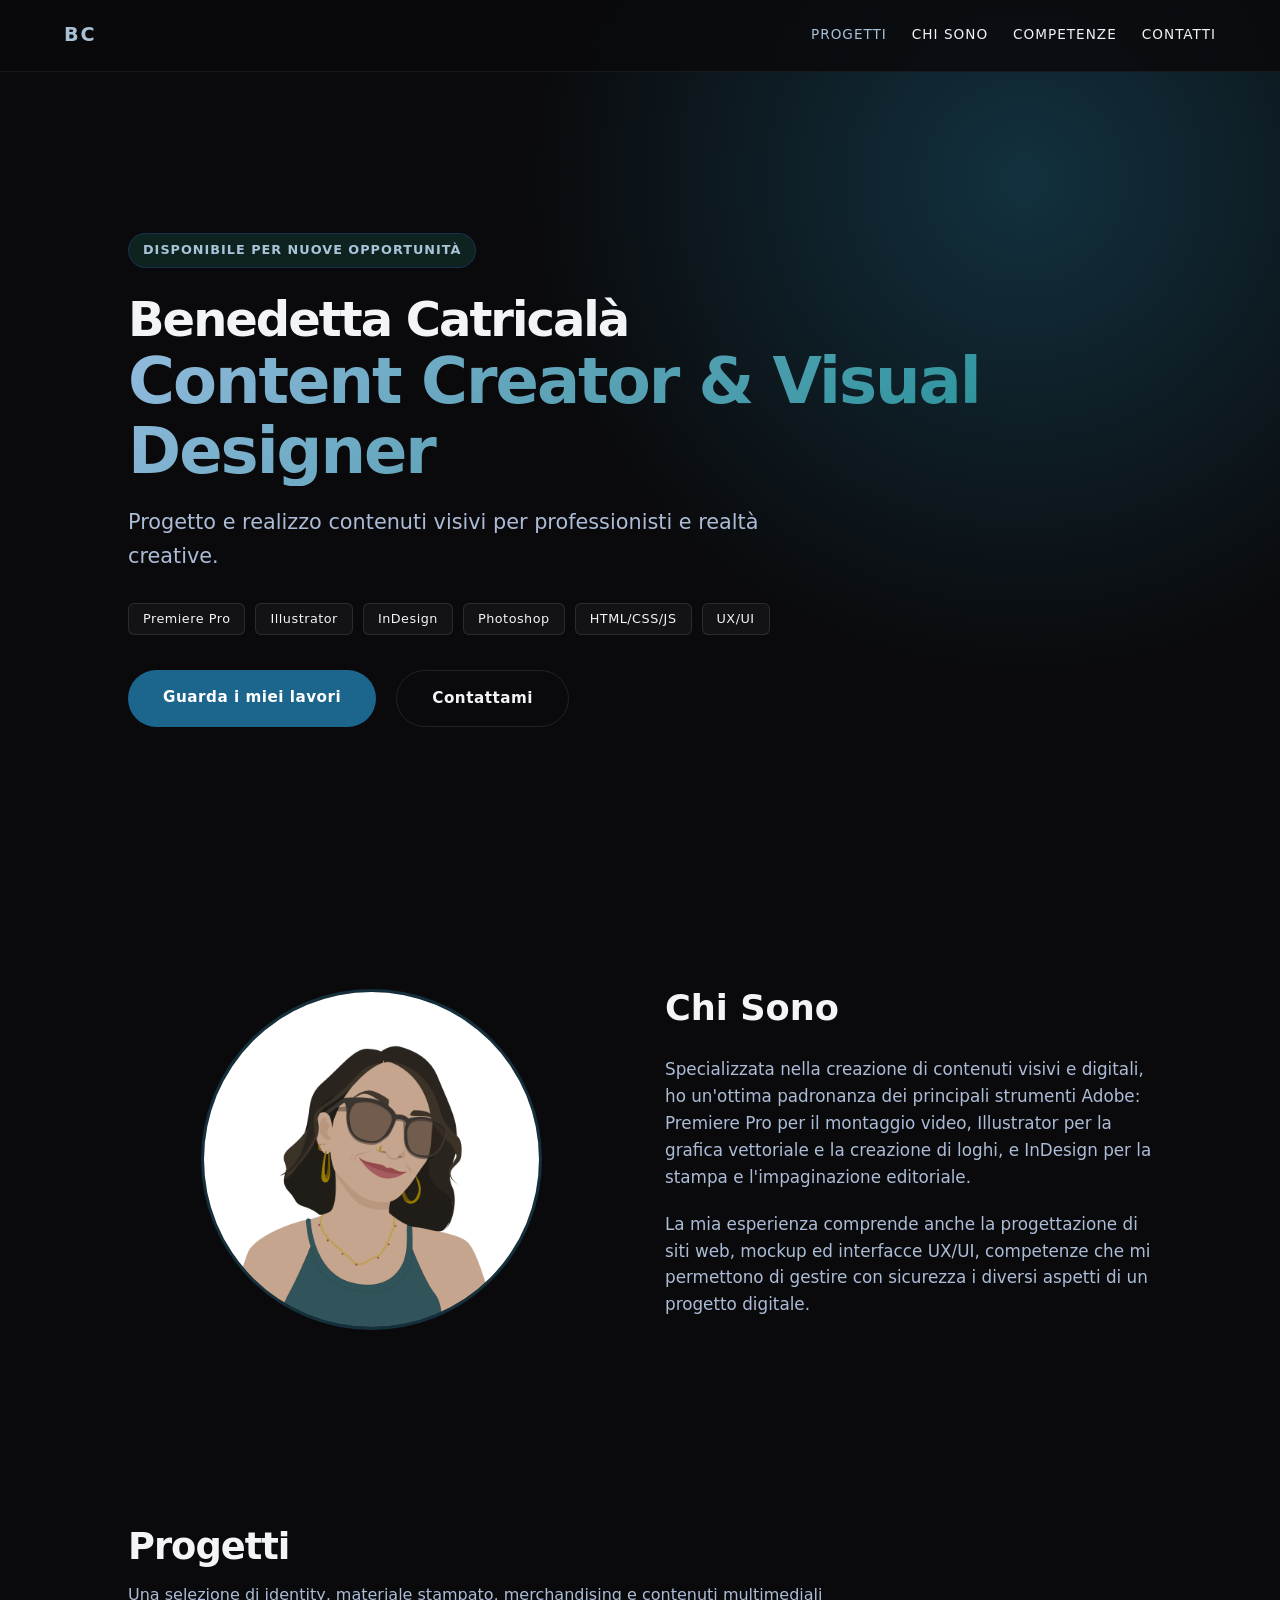
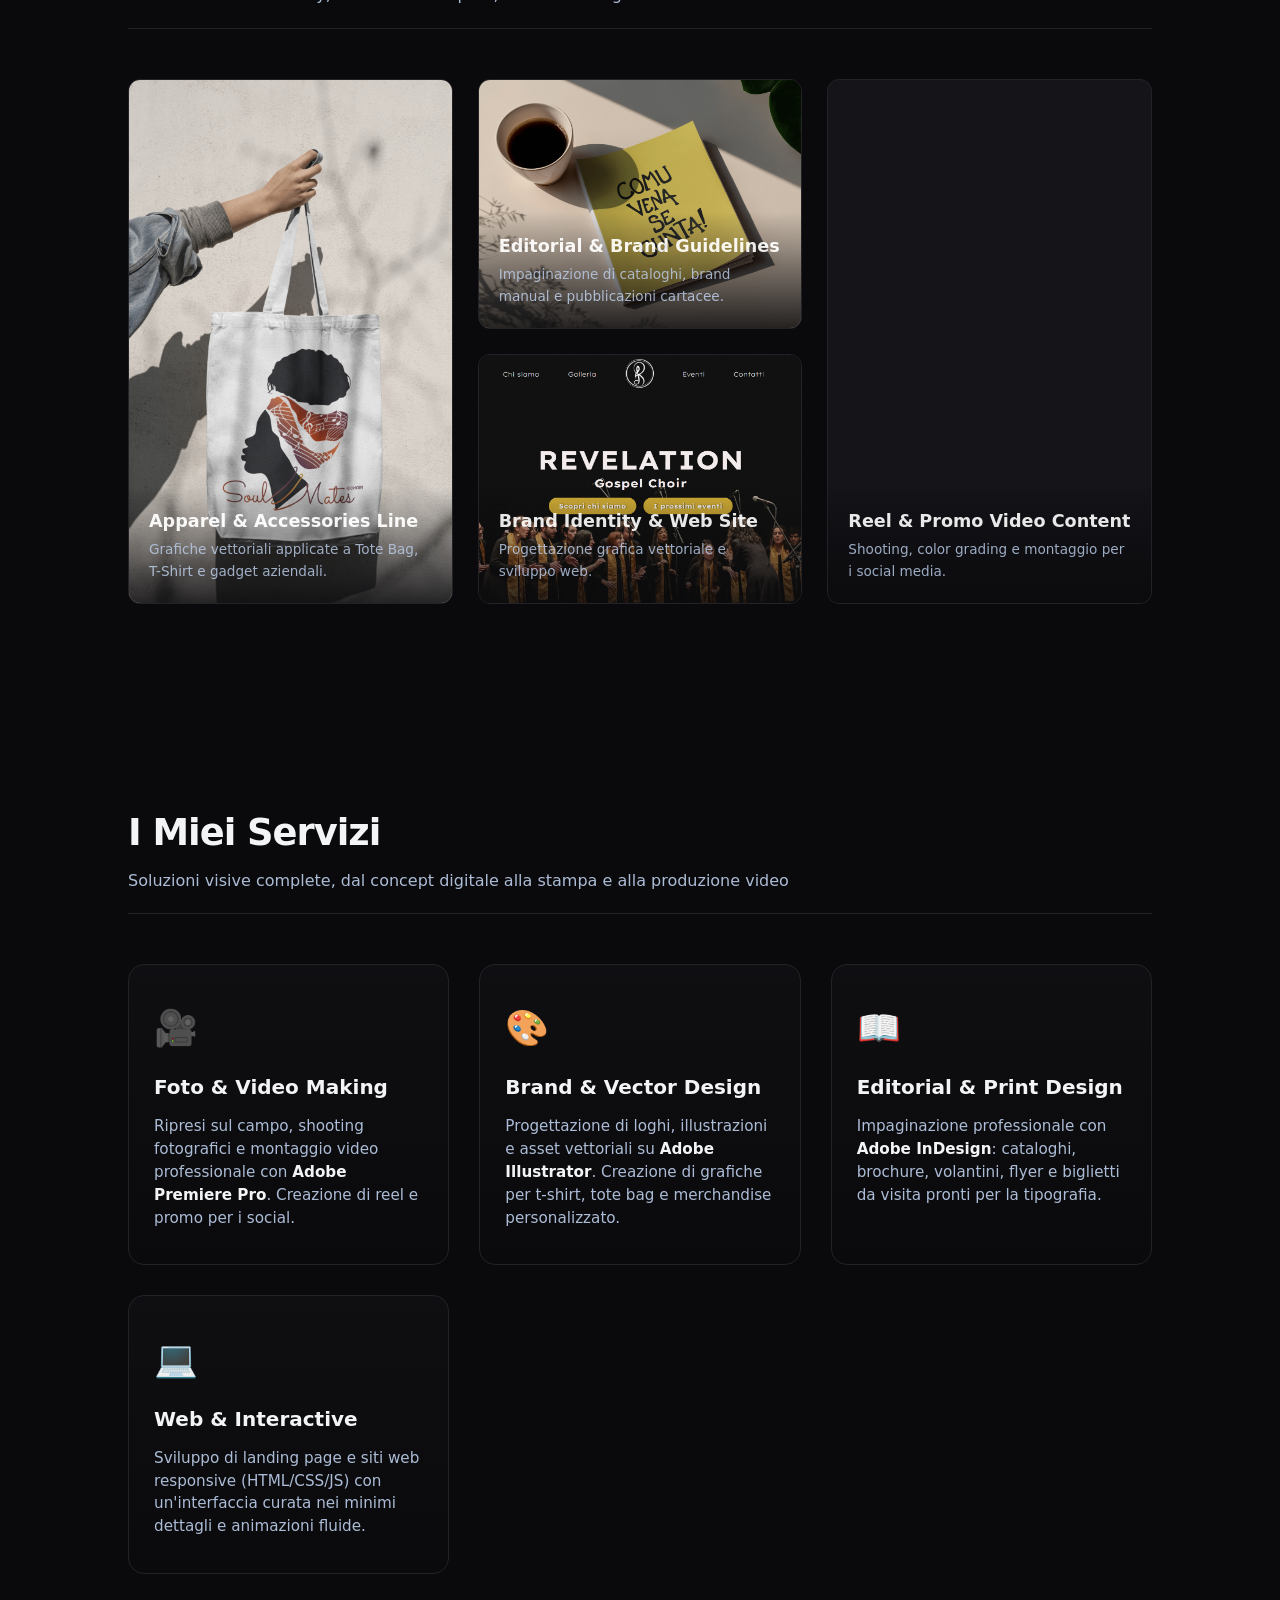
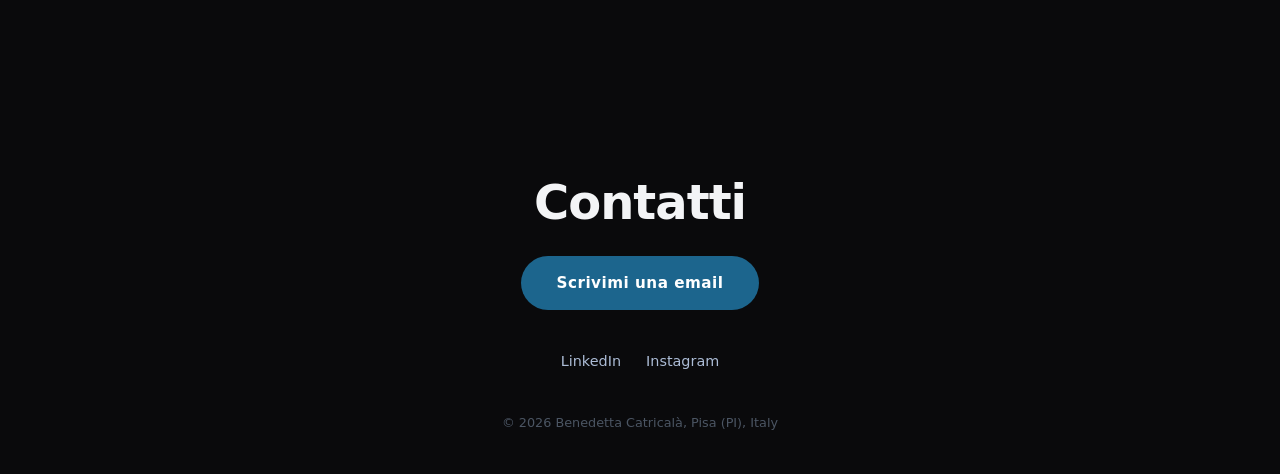
==== commit 759ce71c: "add name in index" ====
--- a/index.html
+++ b/index.html
@@ -4,7 +4,7 @@
     <meta charset="UTF-8">
     <meta name="viewport" content="width=device-width, initial-scale=1.0">
     <title>Visual Deisgn Portfolio</title>
-    <link rel="icon" href="immagini/icon.svg">
+    <link rel="icon" href="immagini/icon.png">
     <link rel="stylesheet" href="cssPortfolio.css">
 </head>
 <body>
@@ -29,7 +29,7 @@
             <div class="hero-badge">Disponibile per nuove opportunità</div>
          
             <h1>
-                <span>Benedetta Catricalà</span>
+                <span style="font-size: clamp(1rem, 5vw, 3rem);">Benedetta Catricalà</span>
                <div class="gradient">Content Creator & Visual Designer</div>
             </h1>
             <p class="hero-desc">
@@ -56,7 +56,7 @@
         <section class="about" id="about">
             <div class="about-container">
                 <div class="about-image">
-                    <img src="immagini/icon.svg" alt="Brand Identity e Editorial Showcase">
+                    <img src="immagini/icon.png" alt="Brand Identity e Editorial Showcase">
                 </div>
                 <div class="about-text">
                     <h2>Chi Sono</h2>
--- a/cssPortfolio.css
+++ b/cssPortfolio.css
@@ -173,9 +173,9 @@
 }
 
 .gradient {
-      background: var(--accent-gradient);
-            -webkit-background-clip: text;
-            -webkit-text-fill-color: transparent;
+     background: var(--accent-gradient);
+    -webkit-background-clip: text;
+    -webkit-text-fill-color: transparent;
 }
               
 .hero-badge {
